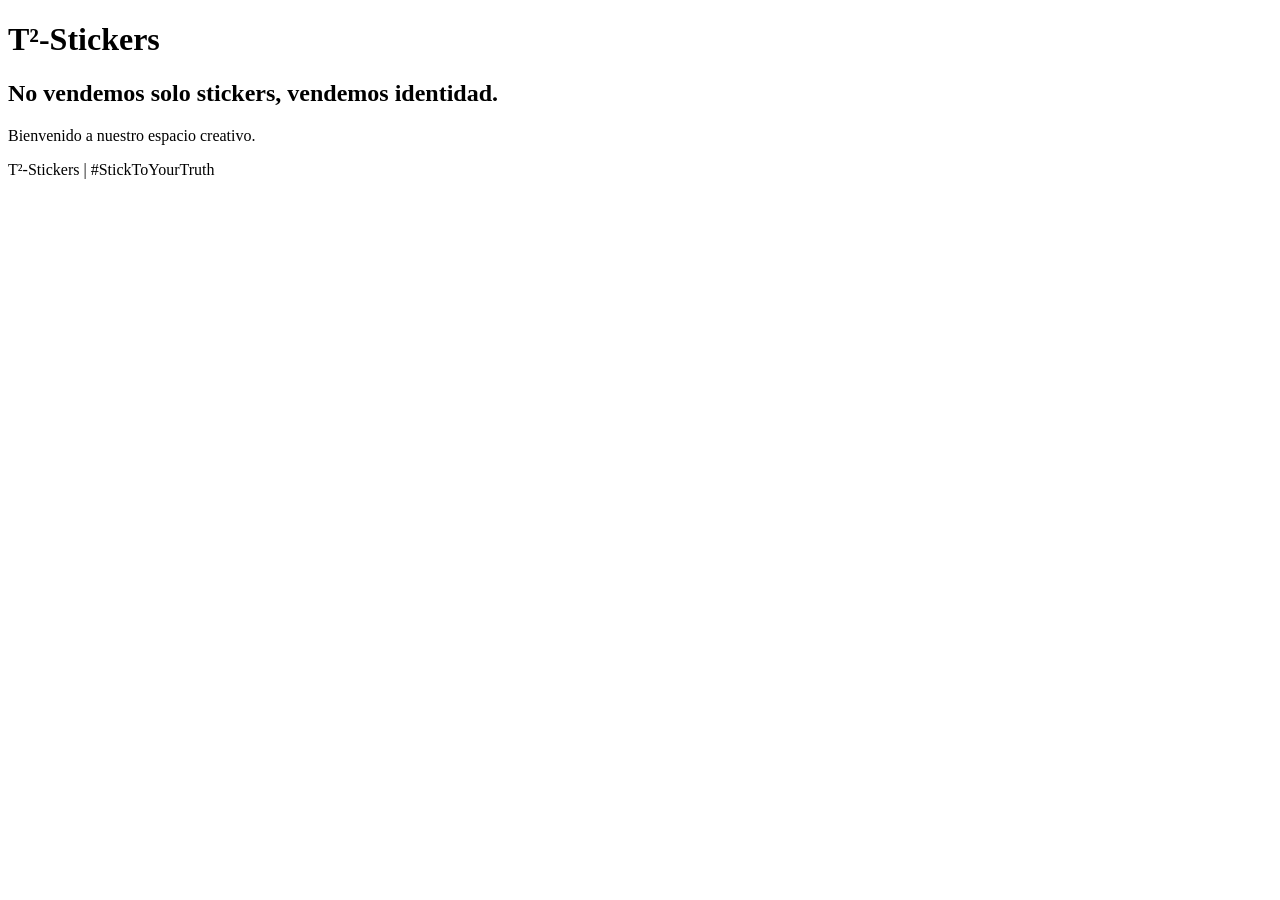
==== index.html @ 00a52e22 "Crear estructura inicial de T²-Stickers" ====
<!DOCTYPE html>
<html lang="es">
<head>
  <meta charset="UTF-8">
  <meta name="viewport" content="width=device-width, initial-scale=1.0">
  <title>T²-Stickers | Vendemos identidad</title>
</head>
<body>

  <header>
    <h1>T²-Stickers</h1>
  </header>

  <main>
    <section>
      <h2>No vendemos solo stickers, vendemos identidad.</h2>
      <p>Bienvenido a nuestro espacio creativo.</p>
    </section>
  </main>

  <footer>
    <p>T²-Stickers | #StickToYourTruth</p>
  </footer>

</body>
</html>
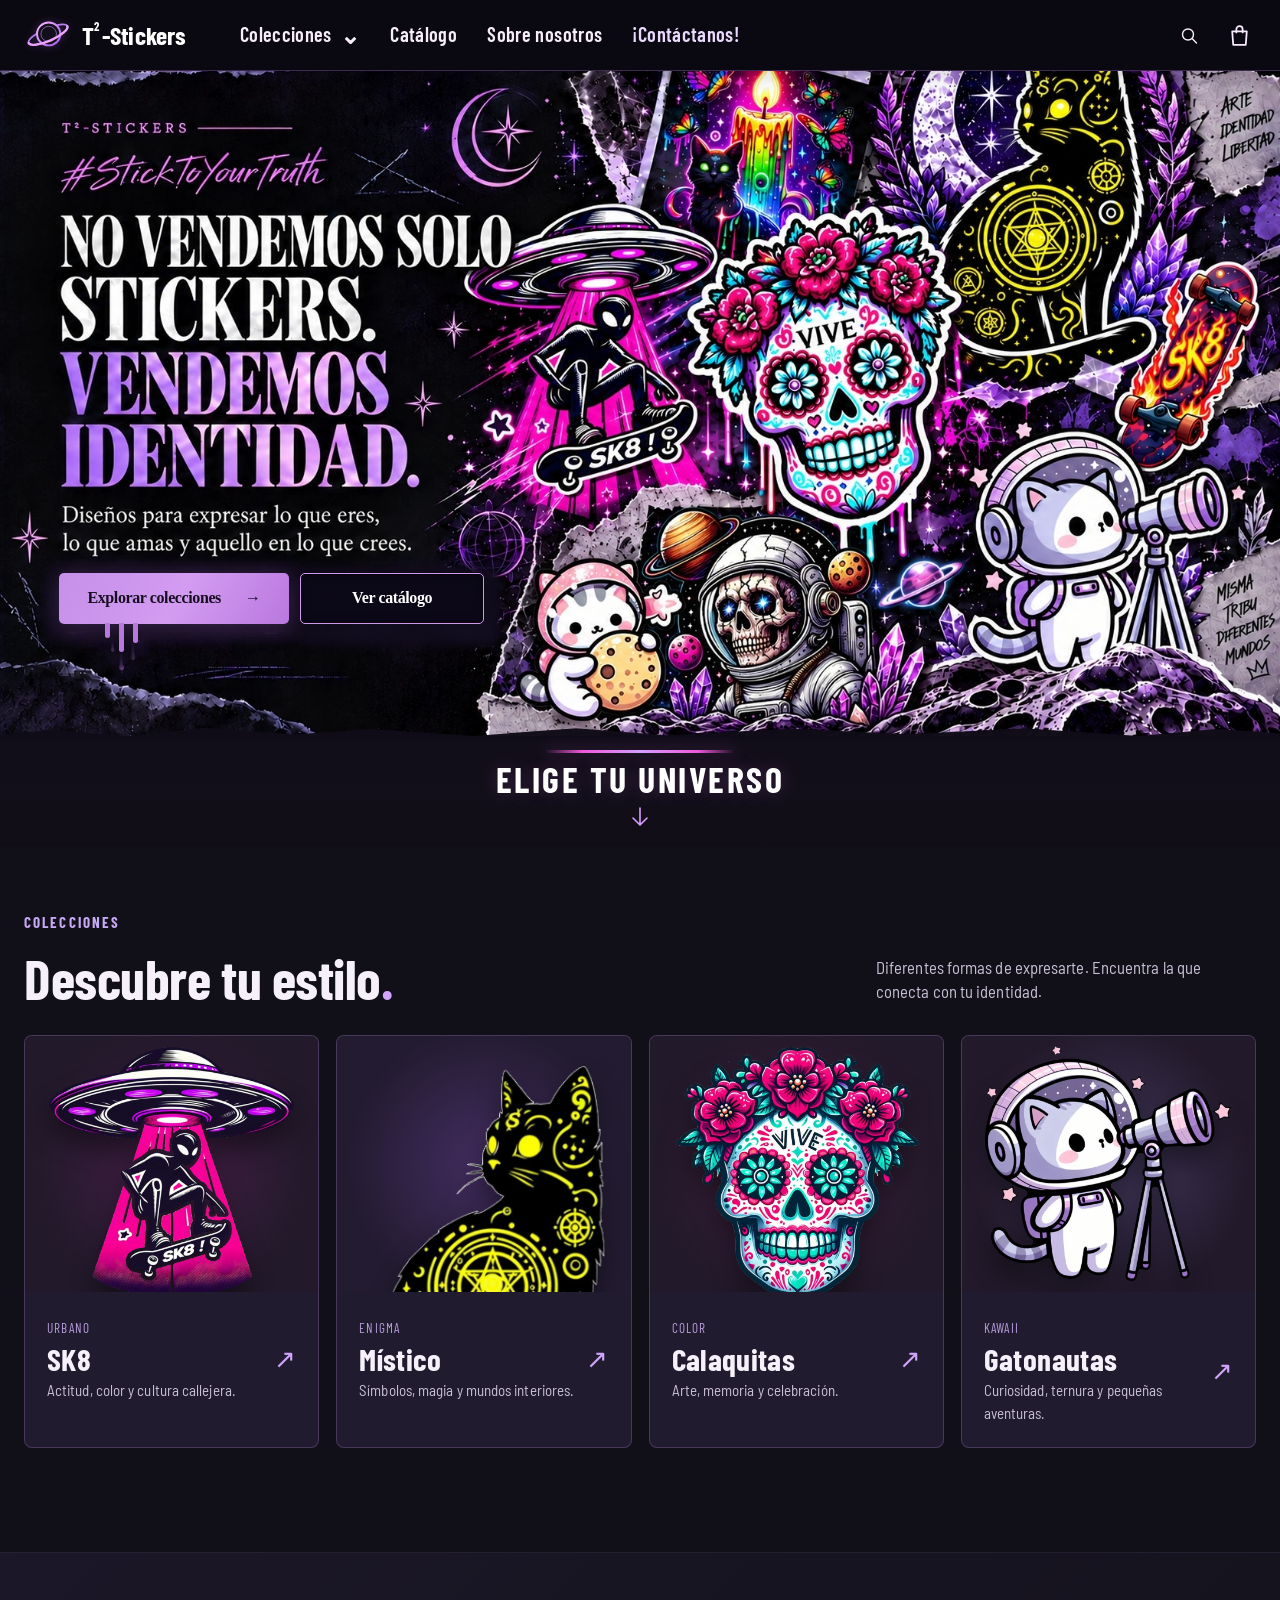
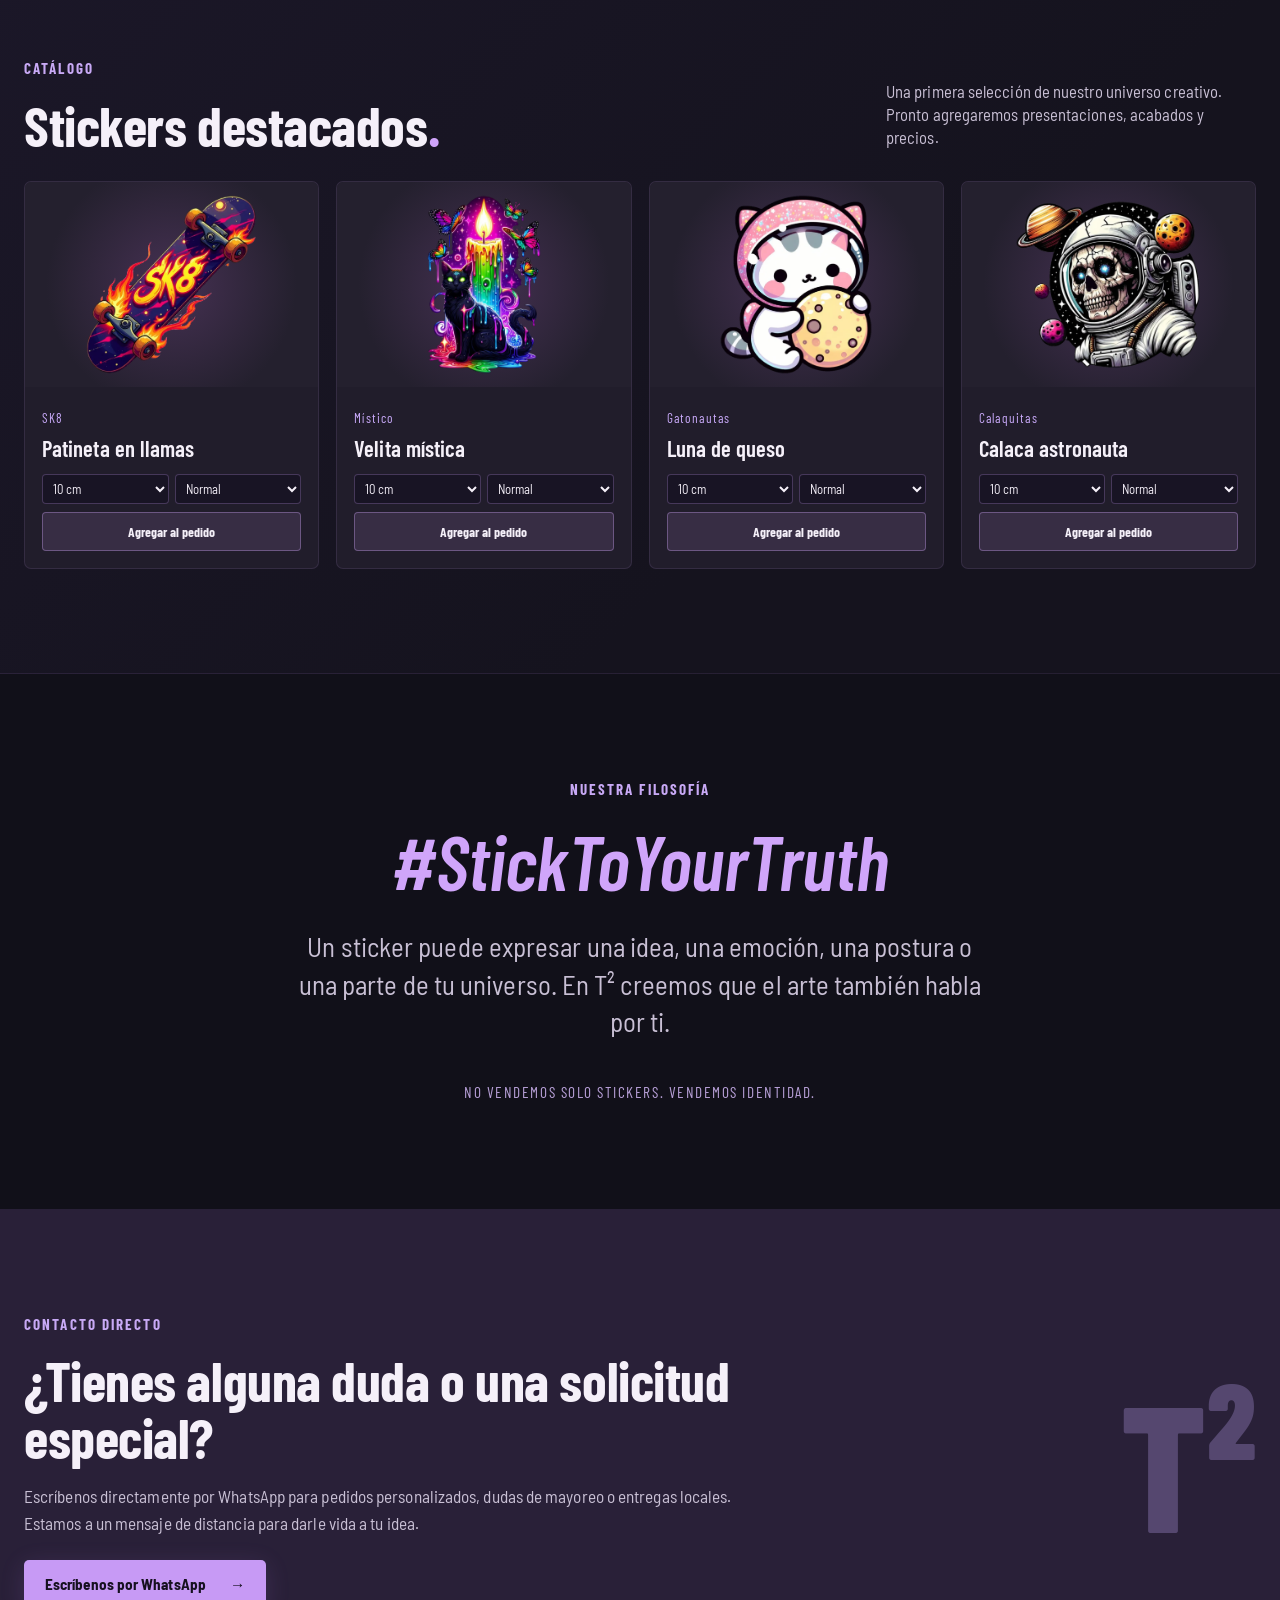
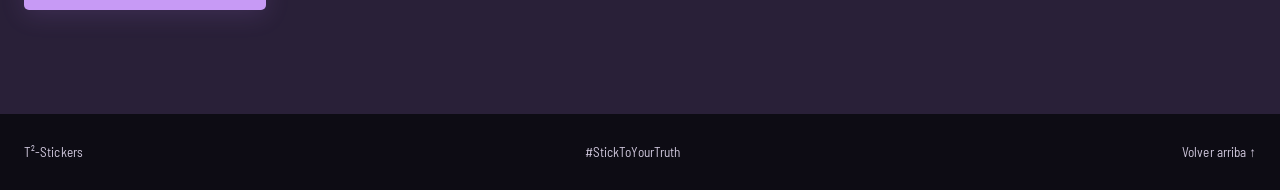
==== commit 10463cf3: "Respaldo completo T²-Stickers V16.8 Respaldo de la versión V16.8 de T²-Stickers como punto de partid" ====
--- a/index.html
+++ b/index.html
@@ -1,27 +1,251 @@
-
-<!DOCTYPE html>
+<!doctype html>
 <html lang="es">
 <head>
-  <meta charset="UTF-8">
-  <meta name="viewport" content="width=device-width, initial-scale=1.0">
+  <meta charset="utf-8">
+  <meta name="viewport" content="width=device-width, initial-scale=1">
+  <meta name="description" content="T²-Stickers: no vendemos solo stickers, vendemos identidad. Explora colecciones de arte original, desde SK8 y Místico hasta Gatonautas y Calaquitas.">
+  <meta name="theme-color" content="#121019">
+  <link rel="preconnect" href="https://fonts.googleapis.com">
+  <link rel="preconnect" href="https://fonts.gstatic.com" crossorigin>
+  <link href="https://fonts.googleapis.com/css2?family=Amatic+SC:wght@400;700&family=Caveat:wght@600;700&family=Permanent+Marker&display=swap" rel="stylesheet">
   <title>T²-Stickers | Vendemos identidad</title>
+  <link rel="stylesheet" href="style.css">
+  <link rel="stylesheet" href="v4.css">
+  <link rel="stylesheet" href="v6.css">
+  <link rel="stylesheet" href="v7.css">
+  <link rel="stylesheet" href="v8.css">
+  <link rel="stylesheet" href="v9.css">
+  <link rel="stylesheet" href="v10.css">
+  <link rel="stylesheet" href="v11.css">
+  <link rel="stylesheet" href="v12.css">
+  <link rel="stylesheet" href="v13.css">
+  <link rel="stylesheet" href="v14.css">
+  <link rel="stylesheet" href="v15.css">
+  <link rel="stylesheet" href="v16.css">
 </head>
-<body>
-
-  <header>
-    <h1>T²-Stickers</h1>
+<body data-page="home">
+  <a class="skip-link" href="#contenido">Saltar al contenido</a>
+  <header class="site-header" id="site-header">
+    <div class="header-inner shell">
+      <a class="brand" href="#inicio" aria-label="T²-Stickers, inicio">
+        <img src="assets/t2-planet.svg" alt="" class="brand-planet" width="58" height="48">
+        <span class="brand-name"><span class="t2-mark">T<sup class="brand-exponent">2</sup></span>-Stickers</span>
+      </a>
+      <nav id="main-nav" class="site-nav" aria-label="Navegación principal">
+        <div class="nav-dropdown" id="collections-dropdown">
+          <a href="#colecciones" class="nav-dropdown-trigger" aria-expanded="false" aria-haspopup="true">Colecciones <span class="nav-chevron" aria-hidden="true">⌄</span></a>
+          <div class="mega-menu" role="menu" aria-label="Submenú de colecciones">
+            <div class="mega-menu-header">Explora nuestros universos</div>
+            <div class="mega-grid">
+              <a href="colecciones/sk8.html" class="mega-item" role="menuitem">
+                <span class="mega-icon-wrap"><svg class="col-icon" viewBox="0 0 24 24" aria-hidden="true"><path d="M3 11c2 1.5 16 1.5 18 0"/><circle cx="7.5" cy="14.5" r="1.8"/><circle cx="16.5" cy="14.5" r="1.8"/></svg></span>
+                <span class="mega-item-text"><strong>SK8</strong><small>Urbano · Skate</small></span>
+              </a>
+              <a href="colecciones/mistico.html" class="mega-item" role="menuitem">
+                <span class="mega-icon-wrap"><svg class="col-icon" viewBox="0 0 24 24" aria-hidden="true"><path d="M14.5 4a7.5 7.5 0 1 0 5.5 12.5A6.5 6.5 0 0 1 14.5 4Z"/><path d="M18 5v3m-1.5-1.5h3"/></svg></span>
+                <span class="mega-item-text"><strong>Místico</strong><small>Enigma · Magia</small></span>
+              </a>
+              <a href="colecciones/calaquitas.html" class="mega-item" role="menuitem">
+                <span class="mega-icon-wrap"><svg class="col-icon" viewBox="0 0 24 24" aria-hidden="true"><path d="M12 4a7 7 0 0 0-7 7c0 2.6 1.4 4.8 3.5 6v3h7v-3c2.1-1.2 3.5-3.4 3.5-6a7 7 0 0 0-7-7Z"/><circle cx="9.5" cy="11" r="1.4"/><circle cx="14.5" cy="11" r="1.4"/><path d="M10.5 17v3m3-3v3"/></svg></span>
+                <span class="mega-item-text"><strong>Calaquitas</strong><small>Color · Memoria</small></span>
+              </a>
+              <a href="colecciones/gatonautas.html" class="mega-item" role="menuitem">
+                <span class="mega-icon-wrap"><svg class="col-icon" viewBox="0 0 24 24" aria-hidden="true"><circle cx="12" cy="12" r="8.5"/><path d="M7.5 10.5V7l3 2h3l3-2v3.5a4.5 4.5 0 0 1-9 0Z"/><circle cx="10.2" cy="11.5" r="0.8" fill="currentColor"/><circle cx="13.8" cy="11.5" r="0.8" fill="currentColor"/></svg></span>
+                <span class="mega-item-text"><strong>Gatonautas</strong><small>Kawaii · Cosmos</small></span>
+              </a>
+            </div>
+            <div class="mega-menu-footer">
+              <a href="#colecciones" class="mega-view-all">Ver todas las colecciones <span aria-hidden="true">↓</span></a>
+            </div>
+          </div>
+        </div>
+        <a href="#catalogo">Catálogo</a>
+        <a href="#nosotros">Sobre nosotros</a>
+        <a href="#contacto" class="nav-orders">¡Contáctanos!</a>
+      </nav>
+      <div class="header-tools">
+        <button class="tool-button search-toggle" type="button" aria-label="Buscar en el catálogo" title="Buscar stickers">
+          <svg viewBox="0 0 24 24" aria-hidden="true"><circle cx="10.8" cy="10.8" r="6.6"/><path d="m16 16 5 5"/></svg>
+        </button>
+        <button class="tool-button cart-toggle" id="cart-toggle-btn" type="button" aria-label="Abrir mi pedido" title="Mi pedido">
+          <svg viewBox="0 0 24 24" aria-hidden="true"><path d="M5 8h14l-1 13H6L5 8Z"/><path d="M9 9V6a3 3 0 0 1 6 0v3"/></svg>
+          <span class="cart-badge" id="cart-badge" hidden>0</span>
+        </button>
+        <button class="menu-toggle" type="button" aria-label="Abrir menú de navegación" aria-expanded="false" aria-controls="main-nav"><span></span><span></span><span></span></button>
+      </div>
+    </div>
+    <nav class="quick-menu" id="quick-menu" aria-label="Accesos rápidos" hidden>
+      <a href="#inicio">Inicio</a>
+      <a href="#colecciones">Colecciones</a>
+      <a href="#catalogo">Catálogo</a>
+      <a href="#nosotros">Sobre nosotros</a>
+      <a href="#contacto">¡Contáctanos!</a>
+    </nav>
   </header>
-
-  <main>
-    <section>
-      <h2>No vendemos solo stickers, vendemos identidad.</h2>
-      <p>Bienvenido a nuestro espacio creativo.</p>
+  <div class="search-panel" id="search-panel" aria-hidden="true">
+    <form class="search-form" role="search">
+      <div class="search-header-row"><label for="site-search">¿QUÉ TE MUEVE? CUÉNTANOS TUS GUSTOS</label><span class="search-freestyle-tag">#StickToYourTruth</span></div>
+      <div class="search-line"><input id="site-search" type="search" placeholder="Prueba con: perros, gatos, espacio, dinosaurios, plantas, música, magia..." autocomplete="off"><button type="submit">Buscar</button><button type="button" class="search-close" aria-label="Cerrar búsqueda">×</button></div>
+      <p id="search-status" role="status" aria-live="polite"></p>
+    </form>
+  </div>
+
+  <main id="contenido">
+    <section id="inicio" class="hero hero-v4 hero-v6 hero-v7 hero-v11 hero-v12 hero-v13" aria-labelledby="hero-title">
+      <!-- Ilustración aprobada, con únicamente los botones impresos eliminados para usar controles reales. -->
+      <div class="hero-v13-desk">
+        <div class="hero-v11-desktop-art" aria-hidden="true"></div>
+        <!-- Una pieza original completa, como capa real y sin modificar el collage aprobado. -->
+        <!-- Texto accesible; los enlaces del HERO son HTML reales en escritorio y móvil. -->
+        <div class="hero-content shell">
+        <div class="hero-copy">
+          <p class="hero-eyebrow">T²-STICKERS <span></span></p>
+          <p class="hashtag">#StickToYourTruth</p>
+          <h1 id="hero-title"><span>NO VENDEMOS SOLO</span><span>STICKERS.</span><strong>VENDEMOS</strong><strong>IDENTIDAD.</strong></h1>
+          <p class="hero-subtitle">Diseños para expresar lo que eres,<br class="desktop-only"> lo que amas y aquello en lo que crees.</p>
+          <div class="hero-actions">
+            <a class="button button-primary" href="#colecciones">Explorar colecciones <span aria-hidden="true">→</span><span class="hero-primary-drips" aria-hidden="true"></span></a>
+            <a class="button button-outline" href="#catalogo">Ver catálogo</a>
+          </div>
+        </div>
+        </div>
+      </div>
+      <div class="hero-v11-mobile-art" aria-hidden="true"></div>
+    </section>
+
+    <div class="universe-bridge" aria-label="Descubre las colecciones">
+      <!-- Originales completos: no se agregan parches ni personajes duplicados sobre el collage. -->
+      <a class="universe-bridge-link" href="#colecciones" aria-label="Elige tu universo, ir a las colecciones">
+        <strong>ELIGE TU UNIVERSO</strong>
+        <svg viewBox="0 0 24 24" fill="none" stroke="currentColor" stroke-width="1.6" stroke-linecap="round" stroke-linejoin="round" aria-hidden="true"><path d="M12 3v17m-7-7 7 7 7-7"/></svg>
+      </a>
+    </div>
+
+    <section id="colecciones" class="section shell" aria-labelledby="colecciones-title">
+      <div class="section-heading"><div><p class="eyebrow">COLECCIONES</p><h2 id="colecciones-title">Descubre tu estilo<span class="dot">.</span></h2></div><p>Diferentes formas de expresarte. Encuentra la que conecta con tu identidad.</p></div>
+      <div class="collection-grid">
+        <a class="collection-card collection-sk8" href="colecciones/sk8.html"><div class="collection-art"><img src="assets/alien-sk8.webp" alt="Alien en patineta bajo un ovni" loading="lazy" width="1200" height="1200"></div><div class="collection-details"><div><span class="collection-num">URBANO</span><h3>SK8</h3><p>Actitud, color y cultura callejera.</p></div><span class="card-arrow" aria-hidden="true">↗</span></div></a>
+        <a class="collection-card collection-mistico" href="colecciones/mistico.html"><div class="collection-art"><img src="assets/gato-mistico.webp" alt="Gato negro con símbolos místicos amarillos" loading="lazy" width="1200" height="1200"></div><div class="collection-details"><div><span class="collection-num">ENIGMA</span><h3>Místico</h3><p>Símbolos, magia y mundos interiores.</p></div><span class="card-arrow" aria-hidden="true">↗</span></div></a>
+        <a class="collection-card collection-calaquitas" href="colecciones/calaquitas.html"><div class="collection-art"><img src="assets/calavera-vive.webp" alt="Calavera floral de colores con la palabra VIVE" loading="lazy" width="1200" height="1200"></div><div class="collection-details"><div><span class="collection-num">COLOR</span><h3>Calaquitas</h3><p>Arte, memoria y celebración.</p></div><span class="card-arrow" aria-hidden="true">↗</span></div></a>
+        <a class="collection-card collection-kawaii" href="colecciones/gatonautas.html"><div class="collection-art"><img src="assets/gatonauta-telescopio.webp" alt="Gatito astronauta con telescopio" loading="lazy" width="1200" height="1200"></div><div class="collection-details"><div><span class="collection-num">KAWAII</span><h3>Gatonautas</h3><p>Curiosidad, ternura y pequeñas aventuras.</p></div><span class="card-arrow" aria-hidden="true">↗</span></div></a>
+      </div>
+    </section>
+
+    <section id="catalogo" class="section catalog-section" aria-labelledby="catalogo-title"><div class="shell"><div class="section-heading"><div><p class="eyebrow">CATÁLOGO</p><h2 id="catalogo-title">Stickers destacados<span class="dot">.</span></h2></div><p>Una primera selección de nuestro universo creativo. Pronto agregaremos presentaciones, acabados y precios.</p></div><div class="product-grid">
+      <article class="product-card"><a class="featured-image-link" href="colecciones/sk8.html" aria-label="Ver colección Sk8"><img src="assets/patineta-sk8.webp" alt="Patineta SK8 envuelta en llamas" loading="lazy" width="1200" height="1200"></a><div><span>SK8</span><h3>Patineta en llamas</h3><div class="product-card-actions">
+          <div class="product-variants">
+            <select class="select-size" aria-label="Tamaño">
+              <option value="10 cm">10 cm</option>
+              <option value="6-7 cm">6-7 cm</option>
+            </select>
+            <select class="select-finish" aria-label="Acabado">
+              <option value="Normal">Normal</option>
+              <option value="Holográfico">Holográfico</option>
+            </select>
+          </div>
+          <button type="button" class="btn-add-cart">Agregar al pedido</button>
+        </div></div></article>
+      <article class="product-card"><a class="featured-image-link" href="colecciones/mistico.html" aria-label="Ver colección Mistico"><img src="assets/gato-vela.webp" alt="Gato místico junto a una vela multicolor" loading="lazy" width="1200" height="1200"></a><div><span>Místico</span><h3>Velita mística</h3><div class="product-card-actions">
+          <div class="product-variants">
+            <select class="select-size" aria-label="Tamaño">
+              <option value="10 cm">10 cm</option>
+              <option value="6-7 cm">6-7 cm</option>
+            </select>
+            <select class="select-finish" aria-label="Acabado">
+              <option value="Normal">Normal</option>
+              <option value="Holográfico">Holográfico</option>
+            </select>
+          </div>
+          <button type="button" class="btn-add-cart">Agregar al pedido</button>
+        </div></div></article>
+      <article class="product-card"><a class="featured-image-link" href="colecciones/gatonautas.html" aria-label="Ver colección Gatonautas"><img src="assets/gatonauta-luna.webp" alt="Gatito astronauta abrazando una luna de queso" loading="lazy" width="1200" height="1200"></a><div><span>Gatonautas</span><h3>Luna de queso</h3><div class="product-card-actions">
+          <div class="product-variants">
+            <select class="select-size" aria-label="Tamaño">
+              <option value="10 cm">10 cm</option>
+              <option value="6-7 cm">6-7 cm</option>
+            </select>
+            <select class="select-finish" aria-label="Acabado">
+              <option value="Normal">Normal</option>
+              <option value="Holográfico">Holográfico</option>
+            </select>
+          </div>
+          <button type="button" class="btn-add-cart">Agregar al pedido</button>
+        </div></div></article>
+      <article class="product-card"><a class="featured-image-link" href="colecciones/calaquitas.html" aria-label="Ver colección Calaquitas"><img src="assets/calaca-astronauta.webp" alt="Calaca astronauta con planetas y estrellas" loading="lazy" width="1200" height="1200"></a><div><span>Calaquitas</span><h3>Calaca astronauta</h3><div class="product-card-actions">
+          <div class="product-variants">
+            <select class="select-size" aria-label="Tamaño">
+              <option value="10 cm">10 cm</option>
+              <option value="6-7 cm">6-7 cm</option>
+            </select>
+            <select class="select-finish" aria-label="Acabado">
+              <option value="Normal">Normal</option>
+              <option value="Holográfico">Holográfico</option>
+            </select>
+          </div>
+          <button type="button" class="btn-add-cart">Agregar al pedido</button>
+        </div></div></article>
+    </div></div></section>
+
+    <section id="nosotros" class="section manifesto-section shell" aria-labelledby="nosotros-title"><p class="eyebrow">NUESTRA FILOSOFÍA</p><h2 id="nosotros-title">#StickToYourTruth</h2><p>Un sticker puede expresar una idea, una emoción, una postura o una parte de tu universo. En T² creemos que el arte también habla por ti.</p><span class="manifesto-end">NO VENDEMOS SOLO STICKERS. VENDEMOS IDENTIDAD.</span></section>
+    <section id="contacto" class="section contact-section" aria-labelledby="contacto-title">
+      <div class="shell contact-inner">
+        <div>
+          <p class="eyebrow">CONTACTO DIRECTO</p>
+          <h2 id="contacto-title">¿Tienes alguna duda o una solicitud especial?</h2>
+          <p>Escríbenos directamente por WhatsApp para pedidos personalizados, dudas de mayoreo o entregas locales. Estamos a un mensaje de distancia para darle vida a tu idea.</p>
+          <div style="margin-top: 24px;">
+            <a class="button button-primary" href="https://wa.me/5216860000000?text=%C2%A1Hola%20T%C2%B2-Stickers!%20%F0%9F%AA%90%20Tengo%20una%20duda%20%2F%20solicitud%20especial%3A" target="_blank" rel="noopener">Escríbenos por WhatsApp <span aria-hidden="true">→</span></a>
+          </div>
+        </div>
+        <span class="contact-decoration" aria-hidden="true">T²</span>
+      </div>
     </section>
   </main>
-
-  <footer>
-    <p>T²-Stickers | #StickToYourTruth</p>
-  </footer>
+  <footer class="site-footer"><div class="shell footer-inner"><span>T²-Stickers</span><span>#StickToYourTruth</span><a href="#inicio">Volver arriba ↑</a></div></footer>
+  <script src="catalogo-data.js" defer></script>
+  <script src="script.js" defer></script>
+
+  <!-- Panel Lateral: Mi Pedido -->
+  <div class="cart-backdrop" id="cart-backdrop">
+    <aside class="cart-drawer" aria-label="Resumen de pedido">
+      <div class="cart-header">
+        <h2>Mi Pedido</h2>
+        <button class="cart-close" id="cart-close-btn" type="button" aria-label="Cerrar pedido">×</button>
+      </div>
+      <div class="cart-body" id="cart-items-container"></div>
+      <div class="cart-footer">
+        <div class="cart-subtotal-row">
+          <span class="cart-subtotal-label">Subtotal estimado</span>
+          <span class="cart-subtotal-amount" id="cart-subtotal-val">$0 MXN</span>
+        </div>
+        <p class="cart-disclaimer">Pago contra entrega. Disponibilidad y entrega sujetas a confirmación.</p>
+        <button class="button button-primary" id="cart-checkout-btn" type="button" style="width: 100%;">Generar ticket de pedido →</button>
+        <button class="cart-keep-exploring" id="cart-keep-exploring-btn" type="button">+ Agregar más stickers a mi universo <span>(ESC para volver)</span></button>
+      </div>
+    </aside>
+  </div>
+
+  <!-- Modal del Ticket Digital -->
+  <div class="ticket-modal" id="ticket-modal" hidden>
+    <div class="ticket-paper">
+      <div class="ticket-header">
+        <div class="ticket-brand">T²-STICKERS</div>
+        <div class="ticket-folio">FOLIO: <span id="ticket-folio-val">T2-0000</span></div>
+      </div>
+      <div class="ticket-items" id="ticket-items-list"></div>
+      <div class="ticket-total-row">
+        <span>Total estimado:</span>
+        <span id="ticket-total-val">$0 MXN</span>
+      </div>
+      <p class="ticket-notice">Al enviar el ticket por WhatsApp coordinaremos la entrega y el pago contra entrega.</p>
+      <div style="display: flex; gap: 10px;">
+        <a class="button button-primary" id="ticket-send-wa" href="#" target="_blank" style="flex: 1; text-align: center;">Enviar a WhatsApp →</a>
+        <button class="button button-outline" id="ticket-close-btn" type="button">Volver</button>
+      </div>
+    </div>
+  </div>
+
+  <script src="cart.js" defer></script>
 
 </body>
 </html>
--- a/style.css
+++ b/style.css
@@ -0,0 +1,177 @@
+:root{color-scheme:dark;--bg:#111019;--surface:#1c1928;--surface2:#282239;--text:#f5f0f9;--muted:#c9c0d5;--indigo:#6c53c4;--lavender:#d0a5fa;--line:rgba(208,165,250,.22)}
+*{box-sizing:border-box}html{scroll-behavior:smooth}body{margin:0;background:var(--bg);color:var(--text);font-family:Inter,Segoe UI,Arial,sans-serif;line-height:1.55}a{color:inherit;text-decoration:none}img{max-width:100%;display:block}.shell{width:min(100% - 48px,1260px);margin-inline:auto}button{font:inherit}.skip-link{position:absolute;left:-9999px;top:12px;z-index:1000;background:#fff;color:#111;padding:10px}.skip-link:focus{left:12px}a:focus-visible,button:focus-visible{outline:3px solid #efceff;outline-offset:4px}
+.site-header{position:absolute;z-index:15;width:100%;border-bottom:1px solid rgba(207,189,241,.18);background:linear-gradient(180deg,rgba(13,11,20,.9),rgba(13,11,20,.62))}.header-inner{height:86px;display:flex;align-items:center;justify-content:space-between;gap:28px}.brand{display:inline-flex;align-items:baseline;gap:9px;font-family:Georgia,Times New Roman,serif;font-size:clamp(1.45rem,2.5vw,2rem);font-weight:700;letter-spacing:-.04em;white-space:nowrap}.brand-mark{color:var(--lavender);font-size:1.3em}.brand-mark sup{font-size:.45em;top:-.6em;position:relative}.site-nav{display:flex;align-items:center;gap:clamp(18px,3vw,38px);font-size:.94rem}.site-nav a{transition:color .18s}.site-nav a:hover{color:var(--lavender)}.nav-contact{border:1px solid var(--line);padding:9px 16px;border-radius:4px}.menu-toggle{display:none;background:none;border:0;width:42px;height:42px;padding:10px;cursor:pointer}.menu-toggle span{display:block;background:#fff;height:2px;margin-block:5px}
+.hero{min-height:770px;position:relative;isolation:isolate;overflow:hidden;background:radial-gradient(ellipse at 80% 42%,rgba(105,42,171,.34),transparent 48%),radial-gradient(ellipse at 40% 98%,rgba(76,54,150,.22),transparent 43%),#111019}.hero::before{content:"";position:absolute;inset:0;pointer-events:none;opacity:.38;background-image:radial-gradient(#d8b3fb 0.8px,transparent 1px),radial-gradient(#ecb4ff .7px,transparent 1px);background-size:98px 94px,147px 131px;background-position:12px 20px,52px 70px;mask-image:linear-gradient(90deg,transparent 8%,black 62%)}.hero-atmosphere{position:absolute;inset:0;z-index:-1;background:linear-gradient(100deg,#101018 0%,rgba(16,14,24,.95) 32%,rgba(16,14,24,.43) 58%,rgba(28,14,47,.12) 100%)}.hero-orbit{position:absolute;border:1px solid rgba(184,127,249,.16);border-radius:50%;width:400px;aspect-ratio:1;transform:rotate(-25deg);z-index:-1}.orbit-one{left:36%;top:21%}.orbit-two{right:-170px;bottom:-210px;width:600px}.hero-inner{position:relative;display:grid;grid-template-columns:45% 55%;align-items:center;min-height:770px;padding-top:106px;padding-bottom:86px}.hero-copy{z-index:5;position:relative;padding:30px 0 26px}.eyebrow{color:#c8a9f5;font-size:.73rem;font-weight:800;letter-spacing:.2em;text-transform:uppercase;margin:0 0 16px}.hero-copy .eyebrow span{display:inline-block;width:40px;border-top:1px solid #ad91db;vertical-align:middle;margin:0 10px}.hashtag{font-family:Georgia,Times New Roman,serif;font-style:italic;font-size:clamp(1.25rem,2.5vw,2.2rem);color:var(--lavender);margin:0 0 20px}.hero h1{font-family:Georgia,Times New Roman,serif;font-weight:900;letter-spacing:-.042em;line-height:.99;font-size:clamp(2.55rem,4.2vw,5rem);margin:0 0 24px;text-transform:uppercase;max-width:680px;text-shadow:0 3px 18px #110b1b}.hero h1 span{display:block}.hero h1 strong{display:block;font-weight:900;color:var(--lavender)}.hero-subtitle{font-family:Georgia,Times New Roman,serif;font-size:clamp(1.03rem,1.45vw,1.32rem);max-width:490px;line-height:1.48;margin:0 0 30px;color:#ece8f1}.hero-actions{display:flex;gap:13px;flex-wrap:wrap}.button{display:inline-flex;align-items:center;justify-content:center;gap:24px;padding:13px 21px;border-radius:5px;font-size:.95rem;font-weight:700;min-height:48px;transition:transform .18s,background .18s}.button:hover{transform:translateY(-3px)}.button-primary{background:var(--lavender);color:#16101f;box-shadow:0 5px 25px rgba(177,120,230,.16)}.button-primary:hover{background:#dfc0fb}.button-outline{border:1px solid #b18ddf;background:rgba(10,7,18,.7)}.button-outline:hover{background:#302343}
+.hero-art{position:absolute;right:-3.8%;top:84px;bottom:0;width:65%;pointer-events:none}.hero-art::before{content:"";position:absolute;inset:6% 0 6% 4%;background:radial-gradient(ellipse at 57% 46%,rgba(217,60,178,.18),transparent 50%),radial-gradient(ellipse at 70% 32%,rgba(139,77,255,.32),transparent 56%);filter:blur(8px)}.art-splash{position:absolute;border:2px dashed rgba(201,150,255,.22);border-radius:50%;filter:drop-shadow(0 0 15px rgba(149,76,230,.3))}.splash-one{width:49%;aspect-ratio:1;top:3%;right:5%;transform:rotate(-16deg)}.splash-two{width:42%;aspect-ratio:1;bottom:3%;left:18%;transform:rotate(18deg)}.sticker{position:absolute;height:auto;object-fit:contain;filter:drop-shadow(0 18px 9px rgba(0,0,0,.58)) drop-shadow(0 0 13px rgba(148,61,213,.26));transition:transform .3s}.sticker-mistico{width:40%;top:-2%;right:0%;transform:rotate(7deg);z-index:2}.sticker-vive{width:46%;top:24%;left:31%;transform:rotate(-7deg);z-index:4}.sticker-sk8{width:47%;top:20%;left:0%;transform:rotate(-10deg);z-index:3}.sticker-kawaii{width:39%;bottom:4%;right:2%;transform:rotate(5deg);z-index:5}.art-note{position:absolute;color:#c5a5ee;font-size:.66rem;letter-spacing:.15em;font-weight:700;z-index:6}.note-top{top:4%;left:25%;transform:rotate(-8deg)}.note-bottom{bottom:12%;left:15%;transform:rotate(7deg)}.art-scribble{position:absolute;top:13%;left:12%;font-size:5rem;color:#a67be7;font-weight:300;opacity:.8;z-index:1}.hero-tear{position:absolute;bottom:-1px;left:0;right:0;height:27px;background:#111019;clip-path:polygon(0 46%,7% 64%,12% 40%,18% 73%,23% 36%,29% 56%,38% 25%,43% 65%,50% 43%,56% 73%,63% 45%,69% 66%,76% 40%,85% 60%,91% 38%,100% 61%,100% 100%,0 100%)}
+.section{padding-top:104px;padding-bottom:104px;scroll-margin-top:85px}.section-heading{display:flex;align-items:end;justify-content:space-between;gap:50px;margin-bottom:28px}.section-heading h2,.manifesto-section h2,.contact-inner h2{font-family:Georgia,Times New Roman,serif;font-size:clamp(2rem,3.9vw,3.75rem);line-height:1.12;letter-spacing:-.03em;margin:0}.dot{color:var(--lavender)}.section-heading>p{max-width:370px;color:var(--muted);margin:0 0 4px}.collection-grid{display:grid;grid-template-columns:repeat(4,minmax(0,1fr));gap:17px}.collection-card{background:#211b2f;border:1px solid var(--line);border-radius:8px;overflow:hidden;transition:transform .2s,border-color .2s}.collection-card:hover{transform:translateY(-5px);border-color:#a288d3}.collection-art{height:256px;display:grid;place-items:center;overflow:hidden;background:radial-gradient(circle at center,rgba(165,96,240,.23),rgba(22,18,29,.15) 70%),#251d34}.collection-sk8 .collection-art{background:radial-gradient(circle,#a4288544,#22192a 72%)}.collection-calaquitas .collection-art{background:radial-gradient(circle,#c33a8444,#22192a 72%)}.collection-kawaii .collection-art{background:radial-gradient(circle,#ad94ee44,#22192a 72%)}.collection-art img{width:91%;height:94%;object-fit:contain;filter:drop-shadow(0 14px 12px #0006);transition:transform .25s}.collection-card:hover .collection-art img{transform:scale(1.05)}.collection-details{padding:22px;display:flex;align-items:center;justify-content:space-between;gap:10px}.collection-num{font-size:.68rem;letter-spacing:.13em;color:#b89ddb}.collection-details h3{font-size:1.55rem;margin:3px 0 4px;font-family:Georgia,Times New Roman,serif}.collection-details p{margin:0;color:var(--muted);font-size:.84rem}.card-arrow{font-size:1.6rem;color:var(--lavender)}.catalog-section{background:linear-gradient(135deg,#1b1728,#15131e 65%);border-block:1px solid rgba(211,163,255,.08)}.product-grid{display:grid;grid-template-columns:repeat(4,minmax(0,1fr));gap:17px}.product-card{background:#211d2b;border:1px solid rgba(208,165,250,.11);border-radius:7px;overflow:hidden}.product-card img{width:100%;height:205px;object-fit:contain;background:radial-gradient(circle,#463153,#24202e 70%);padding:12px}.product-card>div{padding:17px}.product-card span{font-size:.75rem;color:#c9aafa}.product-card h3{margin:5px 0;font-size:1.04rem}.product-card p{font-size:.78rem;color:var(--muted);margin:0}.manifesto-section{text-align:center;max-width:900px}.manifesto-section h2{color:var(--lavender);font-style:italic;font-size:clamp(2.6rem,6vw,5.7rem)}.manifesto-section>p:not(.eyebrow){font-family:Georgia,Times New Roman,serif;font-size:clamp(1.15rem,2vw,1.55rem);color:var(--muted);max-width:690px;margin:25px auto 38px}.manifesto-end{font-size:.75rem;letter-spacing:.18em;color:#b8a0d8}.contact-section{background:#292038;position:relative;overflow:hidden}.contact-inner{display:flex;justify-content:space-between;align-items:center;gap:30px}.contact-inner>div{max-width:720px}.contact-inner h2{font-size:clamp(2rem,4vw,3.5rem)}.contact-inner p:not(.eyebrow){color:var(--muted)}.contact-decoration{font-family:Georgia,serif;color:#b29be4;opacity:.32;font-size:clamp(6rem,14vw,14rem);font-weight:900;line-height:1}.site-footer{padding:28px 0;background:#0d0c14}.footer-inner{display:flex;justify-content:space-between;gap:15px;align-items:center;color:#cfc7dc;font-size:.83rem}.footer-inner a:hover{color:#fff}
+@media(max-width:1050px){.hero-inner{grid-template-columns:48% 52%}.hero-art{width:62%;right:-8%}.hero h1{font-size:clamp(2.5rem,4.5vw,4.6rem)}.collection-grid,.product-grid{grid-template-columns:repeat(2,minmax(0,1fr))}.collection-art{height:260px}}
+@media(max-width:720px){.shell{width:min(100% - 36px,550px)}.header-inner{height:70px}.site-header{background:#100e18ef}.menu-toggle{display:block}.site-nav{display:none;position:absolute;top:70px;left:0;right:0;padding:18px;background:#161321;flex-direction:column;align-items:stretch;gap:0;border-bottom:1px solid var(--line)}.site-nav.is-open{display:flex}.site-nav a{padding:13px 20px}.site-nav .nav-contact{border:0;padding:13px 20px}.hero{min-height:auto}.hero-inner{display:flex;flex-direction:column;min-height:initial;padding-top:116px;padding-bottom:42px;align-items:stretch}.hero-copy{padding:0;order:1}.hero h1{font-size:clamp(2.9rem,10.4vw,5rem);max-width:650px}.hero-subtitle{font-size:1.08rem}.hero-actions{gap:10px}.hero-art{position:relative;inset:auto;order:2;width:100%;height:390px;margin-top:35px}.sticker-mistico{width:44%;top:-4%;right:1%}.sticker-sk8{width:50%;top:4%;left:-1%}.sticker-vive{width:45%;top:25%;left:28%}.sticker-kawaii{width:45%;bottom:-1%;right:1%}.note-top{left:28%;top:0%}.note-bottom{bottom:0;left:12%}.section{padding-block:69px;scroll-margin-top:70px}.section-heading{display:block;margin-bottom:21px}.section-heading>p{margin-top:13px}.collection-grid,.product-grid{gap:12px}.collection-art{height:170px}.collection-details{padding:13px}.collection-details h3{font-size:1.19rem}.collection-details p{font-size:.76rem}.collection-num{font-size:.6rem}.card-arrow{display:none}.product-card img{height:170px}.product-card>div{padding:12px}.contact-decoration{display:none}}
+@media(max-width:420px){.hero h1{font-size:clamp(2.45rem,11.2vw,3.5rem)}.hero-actions{flex-direction:column;align-items:stretch}.button{width:100%}.hero-art{height:310px;margin-top:18px}.collection-art{height:142px}.collection-details p{display:none}.collection-details h3{font-size:1.08rem}.footer-inner{flex-wrap:wrap}}
+@media(prefers-reduced-motion:reduce){html{scroll-behavior:auto}*,*::before,*::after{transition:none!important}}
+
+/* ================================================================
+   V2 · MANIFIESTO VISUAL / NAVEGACIÓN DINÁMICA
+   Fondo, arte y textos son capas independientes de la interfaz.
+   ================================================================ */
+:root{--header-expanded:86px;--header-compact:62px;--header-current:var(--header-expanded)}
+html{scroll-padding-top:80px}
+body{overflow-x:hidden}
+/* El encabezado no desaparece al desplazar la página. Solo su fondo se
+   atenúa: enlaces y botones mantienen opacidad y contraste completos. */
+.site-header{
+  position:fixed;inset:0 0 auto;z-index:100;
+  background:rgba(13,10,21,.89);
+  border-bottom:1px solid rgba(207,176,249,.24);
+  -webkit-backdrop-filter:blur(13px);backdrop-filter:blur(13px);
+  box-shadow:0 5px 20px rgba(0,0,0,.09);
+  transition:background-color .3s ease,border-color .3s ease,box-shadow .3s ease;
+}
+.site-header .header-inner{height:var(--header-expanded);transition:height .28s ease}
+.site-header.is-scrolled{background:rgba(16,12,30,.53);border-bottom-color:rgba(203,166,255,.24);box-shadow:0 7px 22px #08060d36}
+.site-header.is-scrolled .header-inner{height:var(--header-compact)}
+.site-header.is-scrolled:hover,.site-header.is-scrolled:focus-within,.site-header.menu-is-open{
+  background:rgba(17,13,29,.95);border-bottom-color:rgba(202,173,250,.48);
+  box-shadow:0 10px 30px #05030770;
+}
+.site-header .brand,.site-header .site-nav{transition:color .25s ease}
+.site-nav a{position:relative}
+.site-nav a:not(.nav-contact)::after{content:"";height:1px;position:absolute;left:0;right:100%;bottom:-4px;background:#cba5fc;transition:right .22s ease}
+.site-nav a:not(.nav-contact):hover::after,.site-nav a:not(.nav-contact):focus-visible::after{right:0}
+
+/* Hero escénico continuo: la zona izquierda protege el manifiesto mientras
+   los recortes e ilustraciones ganan contraste hacia la derecha. */
+.hero{
+  min-height:830px;
+  background:
+    radial-gradient(ellipse at 90% 30%,rgba(97,49,162,.33),transparent 48%),
+    radial-gradient(ellipse at 76% 77%,rgba(194,55,150,.21),transparent 47%),
+    radial-gradient(ellipse at 39% 90%,rgba(82,52,140,.20),transparent 48%),
+    #100d17;
+}
+.hero-inner{min-height:830px;grid-template-columns:46% 54%;padding-top:120px;padding-bottom:90px}
+.hero-atmosphere{
+  z-index:-1;
+  background:linear-gradient(93deg,rgba(10,9,16,.98) 0%,rgba(12,10,21,.94) 31%,rgba(15,11,25,.61) 49%,rgba(15,10,26,.10) 75%,rgba(13,8,23,.14) 100%);
+}
+.hero-manifesto-texture{
+  pointer-events:none;position:absolute;inset:0;z-index:-1;opacity:.65;
+  background-image:url('assets/manifesto-texture.svg');background-size:cover;background-position:center;
+}
+.hero-copy{max-width:650px;padding:26px 0 40px}
+.hero h1{
+  font-family:Georgia,'Times New Roman',serif;
+  font-weight:900;font-size:clamp(3.25rem,4.6vw,5.55rem);
+  line-height:.99;letter-spacing:-.052em;
+  text-wrap:balance;
+  max-width:700px;
+  text-shadow:0 4px 28px #080511;
+}
+.hero h1 strong{color:#cda7fa}
+.hero-subtitle{max-width:480px;font-size:clamp(1.07rem,1.5vw,1.35rem)}
+.hero-copy .eyebrow{font-size:.72rem}
+.hashtag{font-size:clamp(1.45rem,2.6vw,2.55rem)}
+.button-primary{background:#c79af5}
+.button-outline{background:#120f1bba}
+.hero-tear{height:36px;clip-path:polygon(0 54%,5% 20%,12% 65%,19% 44%,25% 77%,32% 47%,38% 69%,45% 21%,52% 68%,59% 34%,66% 72%,73% 48%,79% 69%,87% 27%,93% 63%,100% 38%,100% 100%,0 100%)}
+
+.hero-art{
+  top:75px;bottom:10px;right:-4.8%;width:65%;
+  filter:drop-shadow(0 12px 23px rgba(5,1,13,.23));
+}
+.hero-art::before{
+  inset:1% 1% 3% 0;
+  background:radial-gradient(ellipse at 54% 47%,rgba(199,36,183,.38),transparent 48%),radial-gradient(ellipse at 72% 19%,rgba(124,75,244,.38),transparent 45%),radial-gradient(ellipse at 33% 74%,rgba(97,36,201,.26),transparent 53%);
+  filter:blur(12px)
+}
+.collage-paper{
+  position:absolute;pointer-events:none;z-index:0;box-shadow:0 14px 30px #0008;
+  background:linear-gradient(145deg,#68548170,#281e3985 45%,#d9c2ef55 100%);
+  border:2px solid #d3b7e75e;
+}
+.paper-one{
+  width:85%;height:85%;left:10%;top:4%;transform:rotate(-7deg);
+  clip-path:polygon(3% 4%,20% 0%,30% 5%,47% 1%,63% 5%,83% 0,99% 5%,96% 18%,100% 37%,96% 56%,100% 79%,96% 100%,75% 96%,61% 100%,49% 96%,29% 100%,16% 94%,2% 100%,6% 76%,0 61%,6% 41%,0 26%);
+}
+.paper-two{
+  width:75%;height:79%;right:1%;top:11%;transform:rotate(6deg);
+  background:linear-gradient(115deg,#100d1f4a,#764b9a52 45%,#171127bf);border-color:#d5b0e242;
+  clip-path:polygon(0 6%,19% 0,45% 5%,66% 0,97% 8%,100% 25%,96% 48%,100% 72%,93% 98%,67% 95%,49% 100%,21% 96%,0 99%,4% 78%,0 52%,4% 29%);
+}
+.collage-moon{
+  position:absolute;z-index:1;width:38%;aspect-ratio:1;right:0%;top:2%;border-radius:50%;
+  border:15px solid rgba(194,173,237,.81);box-shadow:0 0 35px #b07ce67d,inset 0 0 20px #e0cef557;
+  mask-image:radial-gradient(circle at 77% 47%,transparent 0 52%,black 53%);
+  transform:rotate(-12deg);opacity:.85;
+}
+.collage-glyph{position:absolute;z-index:1;color:#d0b3ff;filter:drop-shadow(0 0 9px #bb66ff);pointer-events:none}
+.glyph-one{font-size:5rem;top:11%;right:22%}.glyph-two{font-size:3.5rem;bottom:13%;left:24%;opacity:.78}
+.art-splash{border:2px dashed rgba(228,180,255,.37);filter:drop-shadow(0 0 18px #8d42eb)}
+.splash-one{right:6%;top:2%;width:50%}.splash-two{left:8%;bottom:0%;width:45%}
+.sticker{
+  filter:drop-shadow(0 0 2px rgba(247,230,255,.75)) drop-shadow(0 13px 9px #030109c7) drop-shadow(0 0 12px #842dcf88);
+}
+.sticker-mistico{z-index:4;width:37%;right:1%;top:2%;transform:rotate(5deg)}
+.sticker-vive{z-index:7;width:43%;top:27%;left:35%;transform:rotate(-5deg)}
+.sticker-sk8{z-index:5;width:43%;top:26%;left:2%;transform:rotate(-13deg)}
+.sticker-kawaii{z-index:8;width:37%;right:1%;bottom:0%;transform:rotate(5deg)}
+.sticker-patineta{z-index:3;width:19%;right:-2%;top:37%;transform:rotate(18deg)}
+.sticker-vela{z-index:2;width:23%;top:0%;left:29%;transform:rotate(-8deg)}
+.art-note{font-size:.64rem;color:#eee1ff;background:#110e1bc4;padding:4px 7px;letter-spacing:.12em}
+.note-top{left:29%;top:9%;transform:rotate(-10deg);z-index:9}
+.note-bottom{bottom:11%;left:6%;z-index:9;transform:rotate(-9deg)}
+.art-scribble{top:16%;left:4%;font-size:3.5rem}
+.section{scroll-margin-top:85px}
+
+@media(max-width:1160px){
+  .hero h1{font-size:clamp(2.95rem,5.0vw,4.6rem)}
+  .hero-inner{grid-template-columns:48% 52%}
+  .hero-art{right:-7%;width:65%}
+}
+@media(max-width:850px) and (min-width:721px){
+  .header-inner{gap:15px}.site-nav{gap:13px;font-size:.82rem}
+  .hero-inner{grid-template-columns:50% 50%}
+  .hero h1{font-size:clamp(2.6rem,4.9vw,3.8rem)}
+  .hero-art{right:-9%;width:68%}
+  .hero{min-height:720px}.hero-inner{min-height:720px}
+}
+@media(max-width:720px){
+  :root{--header-expanded:70px;--header-compact:60px}
+  html{scroll-padding-top:74px}
+  .site-header{background:rgba(16,12,26,.94)}
+  .site-header.is-scrolled{background:rgba(16,12,26,.80)}
+  .site-header.is-scrolled:hover,.site-header.is-scrolled:focus-within,.site-header.menu-is-open{background:rgba(16,12,26,.97)}
+  .site-header .header-inner{height:var(--header-expanded)}
+  .site-header.is-scrolled .header-inner{height:var(--header-compact)}
+  .site-nav{top:100%;background:rgba(18,13,30,.985);box-shadow:0 24px 30px #0008}
+  .site-nav a{font-size:1.05rem}
+  .hero{min-height:auto}
+  .hero-inner{min-height:initial;display:flex;flex-direction:column;align-items:stretch;padding-top:108px;padding-bottom:38px}
+  .hero-copy{order:1;padding:8px 0 0}
+  .hero h1{font-size:clamp(2.65rem,10.4vw,4.9rem);max-width:670px}
+  .hero-subtitle{font-size:1.08rem;max-width:540px}
+  .hero-art{order:2;position:relative;inset:auto;width:min(112%,600px);height:clamp(340px,90vw,530px);margin:28px auto 0;right:auto;top:auto;bottom:auto}
+  .sticker-mistico{top:1%;right:2%;width:38%}
+  .sticker-sk8{top:25%;left:0%;width:43%}
+  .sticker-vive{top:26%;left:32%;width:43%}
+  .sticker-kawaii{bottom:0%;right:1%;width:39%}
+  .sticker-vela{top:2%;left:30%;width:22%}
+  .sticker-patineta{top:41%;right:-2%;width:19%}
+  .note-top{top:2%;left:5%}.note-bottom{bottom:5%;left:5%}
+  .collage-moon{right:3%;top:1%}
+  .hero-manifesto-texture{background-position:70% center}
+  .section{scroll-margin-top:74px}
+}
+@media(max-width:420px){
+  .hero h1{font-size:clamp(2.42rem,10.4vw,3.25rem)}
+  .hero-art{height:clamp(295px,90vw,375px);margin-top:18px}
+  .hero-copy .eyebrow{font-size:.58rem}
+  .hashtag{font-size:1.62rem}
+  .art-note{font-size:.47rem}
+  .collage-moon{border-width:9px}
+}
+@media(hover:none){
+  .site-header.is-scrolled{background:rgba(15,11,25,.83)}
+}
+@media(prefers-reduced-motion:reduce){
+  .site-header,.site-header .header-inner,.site-nav a::after{transition:none!important}
+}
--- a/v4.css
+++ b/v4.css
@@ -0,0 +1,118 @@
+/* T²-Stickers | V4 - fidelidad al Manifiesto Visual y navegación dinámica restaurada */
+:root{--v4-header-start:82px;--v4-header-small:60px;--v4-lavender:#d1a5fc;--v4-purple:#ad73ef}
+html{scroll-behavior:smooth;scroll-padding-top:84px}
+body{overflow-x:hidden;background:#111019}
+.shell{width:min(calc(100% - 48px),1520px)}
+/* Header real; never part of the background image. */
+.site-header{position:fixed!important;top:0!important;left:0!important;right:0!important;z-index:1100!important;width:100%;
+ background:rgba(10,8,16,.96)!important;border-bottom:1px solid rgba(180,120,221,.3);
+ box-shadow:0 6px 20px #0002;-webkit-backdrop-filter:blur(11px);backdrop-filter:blur(11px);
+ transition:background-color .25s ease,box-shadow .25s ease,border-color .25s ease}
+.site-header.is-scrolled{background:rgba(18,12,28,.52)!important;border-bottom-color:rgba(207,156,252,.28);box-shadow:0 7px 18px #0002}
+.site-header.is-scrolled:hover,.site-header.is-scrolled:focus-within,.site-header.menu-is-open{background:rgba(14,9,24,.97)!important;border-bottom-color:rgba(211,163,255,.5);box-shadow:0 10px 30px #0009}
+.site-header .header-inner{height:var(--v4-header-start)!important;display:flex;justify-content:space-between;align-items:center;gap:28px;transition:height .25s ease}
+.site-header.is-scrolled .header-inner{height:var(--v4-header-small)!important}
+.site-header .brand{display:flex;align-items:center;gap:9px;font-size:clamp(1.35rem,2.1vw,2rem);font-family:Georgia,'Times New Roman',serif;letter-spacing:-.05em;white-space:nowrap;font-weight:700;line-height:1;color:#fff}
+.brand-planet{width:56px;height:48px;object-fit:contain;flex:none;filter:drop-shadow(0 0 4px #b76eff44)}
+.site-header.is-scrolled .brand-planet{width:45px;height:41px}
+.brand-name sup{position:relative;top:-.4em;font-size:.52em;line-height:0}
+.site-header .site-nav{position:static;display:flex;flex-direction:row;align-items:center;gap:clamp(22px,3vw,46px);margin-right:auto;margin-left:clamp(20px,3vw,55px);padding:0;background:transparent;border:0;box-shadow:none}
+.site-header .site-nav a{font-family:Georgia,'Times New Roman',serif;font-size:1.03rem;padding:9px 0;white-space:nowrap;color:#f7edf9;border:0}
+.site-header .site-nav a:hover{color:#d7aaff}
+.site-nav .mobile-contact{display:none}
+.nav-chevron{display:inline-block;font-size:1.2em;line-height:.4;vertical-align:top;margin-left:3px}
+.header-tools{display:flex;align-items:center;gap:18px}
+.tool-button{color:#f9ecff;border:0;background:transparent;padding:5px;cursor:pointer;display:inline-flex;align-items:center;justify-content:center;width:30px;height:34px}
+.tool-button svg{width:25px;height:25px;fill:none;stroke:currentColor;stroke-width:1.7;stroke-linecap:round;stroke-linejoin:round}
+.tool-button:hover{color:#d6a4ff}
+.site-header .menu-toggle{display:inline-flex;flex-direction:column;justify-content:center;width:31px;height:32px;padding:3px;gap:5px}
+.site-header .menu-toggle span{width:25px;height:1.5px;background:#efe7ff;display:block;margin:0}
+.site-header .menu-toggle:hover span{background:#ce9ef4}
+.quick-menu[hidden]{display:none}
+.quick-menu{position:absolute;z-index:12;right:max(24px,calc((100vw - 1520px)/2));top:100%;width:235px;padding:12px;background:rgba(16,11,27,.98);border:1px solid #b187db88;box-shadow:0 16px 28px #0009;border-radius:0 0 7px 7px;display:flex;flex-direction:column;gap:0}
+.quick-menu a{padding:10px 12px;color:#f3e8fa;font-size:.95rem;border-radius:3px}
+.quick-menu a:hover,.quick-menu a:focus-visible{background:#61418a66;color:#fff}
+.search-panel{position:fixed;z-index:1090;top:var(--v4-header-start);left:0;right:0;background:rgba(18,13,27,.96);border-bottom:1px solid #ad7ee277;-webkit-backdrop-filter:blur(14px);backdrop-filter:blur(14px);padding:22px max(24px,calc((100% - 1120px)/2)) 18px;box-shadow:0 24px 34px #0009}
+.search-panel[hidden]{display:none}
+.search-form{width:100%;max-width:1080px;margin:auto}.search-form label{display:block;font-size:.9rem;margin-bottom:8px;color:#ebd7ff}.search-line{display:flex;gap:8px}.search-line input{min-width:0;flex:1;padding:12px 14px;border-radius:5px;background:#2b203b;border:1px solid #9168bd;color:#fff;font-size:1rem}.search-line button{border:1px solid #b28bdb;border-radius:4px;background:#b98ce8;color:#170f26;font-weight:bold;padding:8px 16px;cursor:pointer}.search-line .search-close{font-size:1.5rem;background:transparent;color:#eee;padding:4px 14px}.search-form p{font-size:.84rem;margin:7px 0 0;color:#d9c8ef}
+/* Main Hero: use the exact approved visual collage as a decor-only, pre-faded layer;
+   overlay accessible real text and controls. No baked screenshot nav or text. */
+.hero-v4{position:relative;isolation:isolate;min-height:max(770px,56.28vw);background:#0e0c16;overflow:hidden}
+.hero-v4::before{content:none}
+.hero-v4 .hero-grain{position:absolute;inset:0;z-index:-3;background:radial-gradient(ellipse at 71% 37%,#302044,#100d18 58%,#0d0b13 88%),repeating-linear-gradient(110deg,transparent 0 7px,#271a2c 8px 9px);pointer-events:none}
+.hero-v4 .hero-collage{position:absolute;inset:0;z-index:-1;pointer-events:none;background-image:url('assets/hero-collage.webp');background-repeat:no-repeat;background-size:94% auto;background-position:64% 48%}
+.hero-v4 .hero-night{position:absolute;inset:-4% -2% -4% -2%;pointer-events:none;z-index:-1;background:radial-gradient(ellipse 70% 105% at 11% 48%,rgba(8,7,14,.96) 0%,rgba(9,8,15,.93) 28%,rgba(10,8,16,.82) 48%,rgba(10,8,16,.48) 63%,rgba(10,8,16,.15) 74%,transparent 86%),linear-gradient(90deg,rgba(9,8,15,.82) 0%,rgba(9,8,15,.58) 24%,rgba(9,8,15,.14) 46%,transparent 62%);filter:blur(14px);}
+.hero-v4 .hero-grain::before{content:"";position:absolute;inset:0;background-image:url('assets/manifesto-texture.svg');background-position:0 center;background-size:cover;opacity:.22;mask-image:linear-gradient(90deg,#000 0%,#000 32%,transparent 51%)}
+.hero-v4 .hero-content{min-height:inherit;padding-top:calc(var(--v4-header-start) + 64px);padding-bottom:84px;display:flex;align-items:center;position:relative}
+.hero-v4 .hero-copy::before{content:"";position:absolute;inset:-52px -18px -46px -62px;pointer-events:none;z-index:-1;background:radial-gradient(ellipse 63% 58% at 18% 43%,rgba(12,10,19,.93) 0%,rgba(12,10,19,.90) 26%,rgba(12,10,19,.67) 48%,rgba(12,10,19,.24) 67%,transparent 82%),radial-gradient(ellipse 58% 52% at 48% 50%,rgba(20,14,31,.70) 0%,rgba(20,14,31,.48) 36%,rgba(20,14,31,.15) 63%,transparent 82%),linear-gradient(90deg,rgba(10,8,16,.76) 0%,rgba(10,8,16,.52) 40%,rgba(10,8,16,.14) 72%,transparent 100%);filter:blur(26px);opacity:.98;border-radius:52% 38% 45% 41% / 34% 43% 38% 47%;}
+.hero-v4 .hero-copy{width:min(47%,690px);max-width:none;position:relative;z-index:3;padding:0;margin:0}
+.hero-v4 .hero-eyebrow{font-weight:700;font-size:clamp(.68rem,.9vw,.92rem);letter-spacing:.42em;color:#ce9af6;margin:0 0 17px;display:flex;gap:17px;align-items:center}
+.hero-v4 .hero-eyebrow span{display:inline-block;height:1px;width:clamp(55px,7.1vw,145px);background:linear-gradient(90deg,#ba83e6,transparent)}
+.hero-v4 .hashtag{font-family:'Brush Script MT','Segoe Script','Lucida Handwriting',cursive;font-style:italic;font-size:clamp(1.6rem,3.3vw,3.5rem);margin:0 0 18px;color:#cb85f3;line-height:1.15;white-space:nowrap;text-shadow:0 0 15px #a45ae13b}
+.hero-v4 h1{font-family:'Bodoni MT',Didot,'Times New Roman',Georgia,serif;font-weight:900;font-stretch:condensed;font-size:clamp(2.6rem,4.05vw,4.6rem);line-height:1.0;letter-spacing:-.054em;text-transform:uppercase;margin:0 0 19px;max-width:none;color:#f9f5fc;text-shadow:0 3px 14px #080511}
+.hero-v4 h1 span,.hero-v4 h1 strong{display:block;white-space:nowrap}
+.hero-v4 h1 strong{font-weight:900;color:#c99be9}
+.hero-v4 .hero-subtitle{font-family:Georgia,'Times New Roman',serif;color:#f7eef8;font-size:clamp(1.08rem,1.6vw,1.55rem);max-width:590px;line-height:1.42;margin:0 0 30px}
+.hero-v4 .hero-actions{display:flex;flex-wrap:wrap;gap:15px}
+.hero-v4 .button{font-family:Georgia,'Times New Roman',serif;min-width:0;font-size:clamp(.9rem,1.2vw,1.18rem);min-height:56px;border-radius:5px;padding:12px 22px}
+.hero-v4 .button-primary{background:#c58cea;color:#160c1f;box-shadow:0 0 23px #bd77ef3b;justify-content:space-between;gap:32px}
+.hero-v4 .button-outline{border-color:#b687d8;background:#140f1ccc;min-width:190px}
+.hero-v4 .hero-star{position:absolute;color:#be8ce8;text-shadow:0 0 8px #ac5bf5;font-size:clamp(1.2rem,2.2vw,2.4rem);pointer-events:none;z-index:0}
+.hero-v4 .hero-star-one{top:66%;left:1.6%}
+.hero-v4 .hero-star-two{top:36%;left:34%}
+.hero-v4 .hero-tear{position:absolute;bottom:-1px;background:#111019;z-index:1;height:27px}
+.hero-v4 .hero-copy a:focus-visible{outline:3px solid #fff;outline-offset:4px}
+.section{scroll-margin-top:85px}
+/* Mobile: text first and approved visual beneath, preventing overlays/crops. */
+@media(max-width:1050px){
+  .site-header .header-inner{gap:12px}
+  .site-header .site-nav{gap:16px;margin-left:16px}
+  .site-header .site-nav a{font-size:.92rem}
+  .brand-planet{width:45px;height:43px}
+  .header-tools{gap:10px}
+  .hero-v4{min-height:760px}
+  .hero-v4 .hero-copy{width:50%}
+  .hero-v4 h1{font-size:clamp(2.2rem,4.3vw,3.8rem)}
+  .hero-v4 .hero-actions{gap:10px}
+  .hero-v4 .button{min-height:49px;padding:10px 13px}
+  .hero-v4 .button-outline{min-width:0}
+}
+@media(max-width:760px){
+  :root{--v4-header-start:69px;--v4-header-small:59px}
+  html{scroll-padding-top:73px}
+  .shell{width:min(calc(100% - 36px),600px)}
+  .site-header .brand{font-size:1.65rem}.brand-planet{width:44px;height:40px}
+  .site-header .site-nav{display:none;position:absolute;left:0;right:0;top:100%;margin:0;background:rgba(15,10,25,.97);border-bottom:1px solid #a77cd277;padding:15px 24px;flex-direction:column;align-items:stretch;gap:1px;box-shadow:0 16px 23px #05030aba}
+  .site-header .site-nav.is-open{display:flex}
+  .site-header .site-nav a{font-size:1.1rem;padding:12px 8px}
+  .site-header .site-nav .mobile-contact{display:block}
+  .quick-menu{display:none!important}
+  .site-header .menu-toggle{display:inline-flex}
+  .tool-button{width:27px}.header-tools{gap:9px}
+  .search-panel{top:var(--v4-header-start);padding:16px 17px}
+  .hero-v4{min-height:0;}
+  .hero-v4 .hero-collage{inset:auto -2% 0 -2%;width:104%;height:min(75vw,470px);background-image:url('assets/hero-collage-mobile.webp');background-size:94% auto;background-position:52% bottom}
+  .hero-v4 .hero-night{background:linear-gradient(180deg,#0c0a13 0%,rgba(12,10,18,.96) 17%,rgba(13,10,20,.75) 46%,transparent 79%)}
+  .hero-v4 .hero-content{display:block;min-height:0;padding-top:calc(var(--v4-header-start) + 58px);padding-bottom:min(85vw,545px)}
+  .hero-v4 .hero-copy{width:100%;max-width:600px;padding:0}
+  .hero-v4 .hero-copy::before{inset:-38px -10px -32px -24px;filter:blur(22px);opacity:.95;background:radial-gradient(ellipse 85% 72% at 24% 40%,rgba(8,7,13,.94) 0%,rgba(10,8,16,.82) 30%,rgba(10,8,16,.46) 56%,rgba(10,8,16,.12) 72%,transparent 85%),linear-gradient(180deg,rgba(9,8,15,.56) 0%,rgba(9,8,15,.15) 72%,transparent 100%);}
+  .hero-v4 h1{font-size:clamp(2.25rem,7.5vw,4rem);line-height:1.02;letter-spacing:-.055em}
+  .hero-v4 .hashtag{font-size:clamp(1.7rem,6vw,2.6rem)}
+  .hero-v4 .hero-subtitle{font-size:1.03rem;max-width:550px}
+  .hero-v4 .hero-eyebrow{font-size:.72rem}
+  .hero-v4 .hero-star{display:none}
+  .section{scroll-margin-top:73px}
+}
+@media(max-width:430px){
+ .site-header .brand{font-size:1.35rem;gap:5px}.brand-planet{width:37px;height:37px}.header-tools{gap:4px}
+ .tool-button svg{width:21px;height:21px}
+ .hero-v4 .hero-content{padding-top:113px;padding-bottom:83vw}
+ .hero-v4 h1{font-size:clamp(2.1rem,7.9vw,2.8rem)}
+ .hero-v4 .hero-actions{flex-direction:row;flex-wrap:wrap}
+ .hero-v4 .button{min-height:45px;width:auto;flex:1 1 auto;padding:10px 13px;font-size:.92rem}
+ .hero-v4 .hero-eyebrow{letter-spacing:.24em}
+ .hero-v4 .hero-collage{height:74vw;background-position:right bottom}
+ .desktop-only{display:none}
+}
+@media(hover:none){.site-header.is-scrolled{background:rgba(17,12,27,.70)!important}.site-header.menu-is-open,.site-header:focus-within{background:rgba(13,9,23,.97)!important}}
+@media(prefers-reduced-motion:reduce){html{scroll-behavior:auto}.site-header,.site-header .header-inner{transition:none!important}}
--- a/v6.css
+++ b/v6.css
@@ -0,0 +1,64 @@
+/* V6 — Fidelidad al HERO aprobado. Enfoque: texto y collage forman una escena,
+   no dos tarjetas. Las capas artísticas provienen del diseño original aprobado. */
+.hero-v6{min-height:max(790px,56.28vw);background:#100c19}
+.hero-v6 .hero-collage{inset:0;background-image:url('assets/hero-collage-v6.webp');background-position:center center;background-size:100% 100%;}
+.hero-v6 .hero-night{inset:0;filter:none;background:linear-gradient(90deg,rgba(12,9,20,.45) 0%,rgba(12,9,20,.21) 21%,transparent 39%);}
+.hero-v6 .hero-grain{background:radial-gradient(ellipse at 80% 46%,#302044 0,#100c19 70%,#0e0b16 95%)}
+.hero-v6 .hero-grain::before{opacity:.18;mask-image:linear-gradient(90deg,#000 0%,#000 24%,transparent 48%)}
+.hero-v6 .hero-copy::before{content:none}
+/* The sentence stays in the quiet left area like the original approved poster. */
+.hero-v6 .hero-content.shell{width:calc(100% - clamp(44px,7vw,132px));max-width:1600px;padding-top:calc(var(--v4-header-start) + 50px);padding-bottom:78px}
+.hero-v6 .hero-copy{width:40%;max-width:640px;min-width:0;align-self:center;transform:translateY(0);}
+.hero-v6 .hero-eyebrow{font-size:clamp(.69rem,.85vw,.9rem);letter-spacing:.28em;margin-bottom:14px;white-space:nowrap;}
+.hero-v6 .hero-eyebrow span{width:clamp(60px,8vw,140px)}
+.hero-v6 .hashtag{font-size:clamp(1.85rem,2.8vw,3.35rem);margin-bottom:16px}
+.hero-v6 h1{font-size:clamp(2.7rem,3.55vw,4.45rem);line-height:1.01;letter-spacing:-.053em;margin-bottom:16px;text-shadow:0 2px 14px rgba(4,3,9,.8)}
+.hero-v6 h1 span,.hero-v6 h1 strong{white-space:nowrap}
+.hero-v6 .hero-subtitle{font-size:clamp(1.05rem,1.45vw,1.48rem);margin-bottom:28px;max-width:480px}
+.hero-v6 .hero-actions{gap:12px;flex-wrap:nowrap}
+.hero-v6 .button{font-size:clamp(.84rem,1vw,1.13rem);min-height:52px;padding:11px 15px;white-space:nowrap}
+.hero-v6 .button-primary{gap:14px}
+.hero-v6 .button-outline{min-width:0}
+.hero-v6 .hero-star-two{left:32%;opacity:.65}
+/* Never compromise the transparent fixed menu when editing the hero. */
+@media(max-width:1250px) and (min-width:761px){
+  .hero-v6{min-height:max(690px,56.28vw)}
+  .hero-v6 .hero-copy{width:43%}
+  .hero-v6 .hero-content.shell{width:calc(100% - 50px)}
+  .hero-v6 h1{font-size:clamp(2.1rem,3.6vw,3.8rem)}
+  .hero-v6 .hero-actions{flex-wrap:wrap}
+  .hero-v6 .button{font-size:.94rem}
+}
+@media(max-width:760px){
+  .hero-v6{min-height:0;background:#100c19}
+  .hero-v6 .hero-collage{inset:auto -1% 0 -1%;width:102%;height:min(87vw,540px);background-image:url('assets/hero-collage-mobile-v6.webp');background-size:contain;background-position:center bottom;}
+  .hero-v6 .hero-content.shell{width:min(calc(100% - 36px),600px);padding-top:calc(var(--v4-header-start) + 48px);padding-bottom:min(93vw,560px)}
+  .hero-v6 .hero-copy{width:100%;max-width:none;transform:none}
+  .hero-v6 .hero-night{background:linear-gradient(180deg,rgba(10,8,17,.75),rgba(11,8,20,.27) 43%,transparent 63%)}
+  .hero-v6 .hero-grain::before{opacity:.12;mask-image:linear-gradient(180deg,#000,transparent 75%)}
+  .hero-v6 h1{font-size:clamp(2.05rem,7.6vw,4rem);line-height:1.04;letter-spacing:-.052em}
+  .hero-v6 .hero-actions{flex-wrap:wrap}
+  .hero-v6 .hashtag{font-size:clamp(1.66rem,6.3vw,2.8rem)}
+  .hero-v6 .hero-subtitle{font-size:clamp(.98rem,3.1vw,1.2rem)}
+}
+@media(max-width:430px){
+  .hero-v6 .hero-content.shell{padding-top:calc(var(--v4-header-start) + 37px);padding-bottom:85vw}
+  .hero-v6 .hero-collage{height:80vw;background-size:100% auto;background-position:right bottom}
+  .hero-v6 h1{font-size:clamp(1.98rem,7.75vw,2.5rem)}
+  .hero-v6 .hero-eyebrow{font-size:.65rem}
+  .hero-v6 .hero-actions .button{white-space:normal}
+}
+/* Editorial tall type, integrated with the artwork (desktop only). */
+@media(min-width:1251px){
+  .hero-v6 .hero-collage{background-size:96% 96%;background-position:right center}
+  .hero-v6 .hero-copy{transform:translateY(-69px)}
+  .hero-v6 h1{font-size:clamp(3.6rem,4.95vw,5.45rem);line-height:1.065;letter-spacing:-.05em;transform:scaleX(.74);transform-origin:top left;width:135%;}
+}
+@media(min-width:761px) and (max-width:1250px){
+  .hero-v6 .hero-collage{background-size:96% 96%;background-position:right center}
+  .hero-v6 .hero-copy{transform:translateY(-38px)}
+  .hero-v6 h1{font-size:clamp(2.6rem,4.8vw,4.1rem);line-height:1.045;transform:scaleX(.78);transform-origin:top left;width:128%;}
+}
+/* Vertical alignment matched to the approved art direction. */
+@media(min-width:1251px){.hero-v6 .hero-copy{transform:translateY(-38px)}}
+@media(min-width:761px) and (max-width:1250px){.hero-v6 .hero-copy{transform:translateY(2px)}}
--- a/v7.css
+++ b/v7.css
@@ -0,0 +1,43 @@
+/* T²-Stickers V7 — fondo editorial carbón PRECOMPUESTO, integrado en el
+   mismo lienzo que el collage. Sin capas oscuras ni sábana sobre el arte. */
+.hero-v7{background:#0c0a14;min-height:max(790px,56.28vw)}
+.hero-v7 .hero-grain,.hero-v7 .hero-night{display:none!important}
+.hero-v7 .hero-copy::before{display:none!important;content:none!important}
+.hero-v7 .hero-collage{
+ position:absolute;inset:0;z-index:-1;pointer-events:none;
+ background-image:url('assets/hero-manifiesto-integrado.webp')!important;
+ background-repeat:no-repeat;background-position:center center!important;
+ background-size:cover!important;
+ opacity:1;filter:none;
+}
+.hero-v7 .hero-content.shell{width:calc(100% - clamp(54px,8.4vw,152px));max-width:1590px;padding-top:calc(var(--v4-header-start) + 50px);padding-bottom:78px}
+.hero-v7 .hero-copy{width:40%;max-width:645px;transform:translateY(-30px)}
+.hero-v7 .hero-eyebrow{margin-bottom:13px}
+.hero-v7 .hashtag{margin-bottom:15px}
+.hero-v7 h1{font-size:clamp(3.4rem,4.94vw,5.35rem);line-height:1.045;letter-spacing:-.05em;transform:scaleX(.73);transform-origin:left top;width:137%;margin-bottom:17px}
+.hero-v7 .hero-subtitle{margin-bottom:28px}
+.hero-v7 .hero-tear{background:#111019;}
+@media (min-width:761px) and (max-width:1250px){
+ .hero-v7{min-height:max(690px,56.28vw)}
+ .hero-v7 .hero-copy{width:44%;transform:translateY(0)}
+ .hero-v7 .hero-content.shell{width:calc(100% - 52px)}
+ .hero-v7 h1{font-size:clamp(2.55rem,4.45vw,4rem);transform:scaleX(.75);width:133%;}
+}
+@media(max-width:760px){
+ .hero-v7{min-height:0;background:#0c0a14}
+ .hero-v7 .hero-collage{
+   inset:auto -1% 0 -1%;width:102%;height:min(90vw,560px);
+   background-image:url('assets/hero-manifiesto-movil.webp')!important;
+   background-repeat:no-repeat;background-size:100% 100%!important;
+   background-position:center bottom!important;
+ }
+ .hero-v7 .hero-content.shell{width:min(calc(100% - 36px),600px);padding-top:calc(var(--v4-header-start) + 48px);padding-bottom:min(95vw,560px)}
+ .hero-v7 .hero-copy{width:100%;max-width:none;transform:none}
+ .hero-v7 h1{font-size:clamp(2.05rem,7.6vw,4rem);line-height:1.04;transform:none;width:auto;}
+ .hero-v7 h1 span,.hero-v7 h1 strong{white-space:normal}
+}
+@media(max-width:430px){
+ .hero-v7 .hero-content.shell{padding-top:calc(var(--v4-header-start) + 37px);padding-bottom:87vw}
+ .hero-v7 .hero-collage{height:83vw;background-size:100% 100%!important}
+ .hero-v7 h1{font-size:clamp(2rem,7.75vw,2.5rem)}
+}
--- a/v8.css
+++ b/v8.css
@@ -0,0 +1,97 @@
+/* T²-STICKERS · V8 — tipografía condensada global, sin alterar el HERO aprobado. */
+/* Se cargan familias de Google Fonts cuando hay Internet.
+   Si no hay conexión, Arial Narrow / Liberation Sans Narrow mantienen el diseño. */
+@import url('https://fonts.googleapis.com/css2?family=Barlow+Condensed:wght@400;500;600;700;800&family=Barlow+Semi+Condensed:wght@400;500;600;700&display=swap');
+:root{
+ --t2-narrow:'Barlow Condensed','Arial Narrow','Nimbus Sans Narrow','Liberation Sans Narrow',Arial,sans-serif;
+ --t2-readable:'Barlow Semi Condensed','Arial Narrow','Liberation Sans Narrow',Arial,sans-serif;
+}
+/* Texto general, tarjetas, búsqueda y elementos comerciales: más esbelto y compacto. */
+body,button,input,.search-panel,.search-form,.search-line button,.quick-menu,
+.collection-details p,.product-card p,.contact-inner p:not(.eyebrow),
+.section-heading>p,.footer-inner{
+ font-family:var(--t2-readable);
+}
+body{font-size:1.04rem;letter-spacing:.005em}
+/* Titulares y navegación: familia realmente condensada (no se aplastan letras con CSS). */
+.site-header .brand,
+.site-header .site-nav a,
+.quick-menu a,.brand-name,
+.hero-v7 .button,
+.section-heading h2,.manifesto-section h2,.contact-inner h2,
+.collection-details h3,.product-card h3,
+.eyebrow,.hero-eyebrow,.collection-num,.product-card span,
+.manifesto-end,.contact-decoration,.site-footer,
+.search-form label,.search-line input,.search-line button{
+ font-family:var(--t2-narrow);
+}
+/* Logo: '2' de superíndice estrecho, claramente reconocible. */
+.site-header .brand{font-size:clamp(1.52rem,2.0vw,2.08rem);font-weight:700;letter-spacing:.005em;gap:10px}
+.site-header .brand-name{display:inline-block;line-height:1.02;white-space:nowrap}
+.site-header .brand-name sup.brand-exponent{
+ position:relative;display:inline-block;top:-.53em;
+ vertical-align:baseline;line-height:0;
+ font-family:var(--t2-narrow);font-size:.46em;font-weight:600;
+ margin-left:.012em;margin-right:.025em;letter-spacing:0;
+}
+/* Menú V2/V7 intacto en comportamiento, solo cambia la proporción tipográfica. */
+.site-header .site-nav{gap:clamp(14px,2.35vw,36px);margin-left:clamp(13px,2.0vw,36px)}
+.site-header .site-nav a{font-size:1.26rem;font-weight:600;letter-spacing:.018em}
+.site-header .site-nav a.nav-orders{display:inline-flex;align-items:center;white-space:nowrap;color:#ead9fc}
+.site-header .site-nav a.nav-orders:hover,.site-header .site-nav a.nav-orders:focus-visible{color:#fff}
+.quick-menu a{font-size:1.12rem;font-weight:500}
+/* Manifiesto: conservar la caligrafía editorial y proporción angosta del diseño aprobado.
+   Ya era una composición serif estrecha, por lo que no se sustituye por una fuente genérica. */
+.hero-v7 h1{font-family:'Bodoni MT',Didot,'Times New Roman',Georgia,serif;letter-spacing:-.059em}
+.hero-v7 .hero-subtitle{font-family:var(--t2-readable);font-size:clamp(1.12rem,1.46vw,1.5rem);font-weight:400;line-height:1.43}
+.hero-v7 .hero-eyebrow{font-family:var(--t2-narrow);font-weight:700;letter-spacing:.30em;font-size:clamp(.83rem,1.0vw,1rem)}
+.hero-v7 .button{font-size:clamp(1.02rem,1.2vw,1.24rem);letter-spacing:.008em;font-weight:600}
+/* Fuentes del catálogo y demás secciones: estrechas, nunca estiradas horizontalmente. */
+.section-heading h2,.contact-inner h2{font-size:clamp(2.5rem,4.35vw,4.45rem);font-weight:700;letter-spacing:-.008em;line-height:1.02}
+.manifesto-section h2{font-size:clamp(3rem,6.0vw,6.2rem);font-weight:600;letter-spacing:.0em}
+.collection-details h3{font-size:1.95rem;font-weight:700;letter-spacing:.012em;line-height:1.03}
+.product-card h3{font-size:1.42rem;font-weight:600;line-height:1.16}
+.collection-details p{font-size:.94rem}
+.product-card p{font-size:.92rem}
+.product-card span,.collection-num{font-size:.83rem;letter-spacing:.09em}
+.eyebrow{font-size:.94rem;font-weight:700;letter-spacing:.14em}
+.section-heading>p{font-size:1.04rem;line-height:1.4}
+.manifesto-section>p:not(.eyebrow){font-family:var(--t2-readable);font-size:clamp(1.25rem,2.1vw,1.68rem);line-height:1.4}
+.contact-inner>div p:not(.eyebrow){font-size:1.08rem}
+.manifesto-end{font-size:.96rem;letter-spacing:.1em}
+.site-footer{font-size:.98rem}
+.contact-decoration{font-weight:800}
+/* Pantallas medianas: cuatro accesos + logo y herramientas sin amontonarse. */
+@media(max-width:1120px) and (min-width:761px){
+ .site-header .site-nav{margin-left:8px;gap:clamp(11px,1.65vw,20px)}
+ .site-header .site-nav a{font-size:1.08rem}
+ .site-header .brand{font-size:1.53rem}
+ .header-tools{gap:7px}
+}
+@media(max-width:900px) and (min-width:761px){
+ .site-header .header-inner{gap:10px}
+ .brand-planet{width:40px;height:38px}
+ .site-header .brand{font-size:1.42rem;gap:6px}
+ .site-header .site-nav a{font-size:1.02rem}
+ .site-header .site-nav{gap:11px;margin-left:4px}
+ .tool-button{width:25px}
+}
+@media(max-width:760px){
+ .site-header .brand{font-size:1.72rem}
+ .site-header .site-nav a{font-size:1.35rem;letter-spacing:.01em}
+ .site-header .site-nav .nav-orders{display:block;padding:12px 8px}
+ .hero-v7 h1{font-size:clamp(2.05rem,7.6vw,4rem)}
+ .hero-v7 .hero-subtitle{font-size:1.1rem}
+ .section-heading h2,.contact-inner h2{font-size:clamp(2.45rem,7.8vw,3.8rem)}
+ .collection-details h3{font-size:1.55rem}
+ .product-card h3{font-size:1.23rem}
+ .hero-v7 .button{font-size:1.05rem}
+}
+@media(max-width:430px){
+ .site-header .brand{font-size:1.43rem}
+ .hero-v7 h1{font-size:clamp(1.98rem,7.75vw,2.5rem)}
+ .hero-v7 .hero-subtitle{font-size:1.04rem}
+ .hero-v7 .hero-eyebrow{font-size:.76rem}
+ .hero-v7 .button{font-size:.98rem}
+ .collection-details h3{font-size:1.36rem}
+}
--- a/v9.css
+++ b/v9.css
@@ -0,0 +1,83 @@
+/* T²-STICKERS — V9 / páginas de colecciones y continuidad visual. */
+/* Fondo artístico preparado con el sticker oficial Luna de queso (sin sábana). */
+.hero-v7 .hero-collage{background-image:url('assets/hero-manifiesto-v9.webp')!important}
+@media(max-width:760px){.hero-v7 .hero-collage{background-image:url('assets/hero-manifiesto-movil-v9.webp')!important}}
+.featured-image-link{display:block;overflow:hidden;line-height:0}
+.featured-image-link img{transition:transform .35s ease}
+.featured-image-link:hover img,.featured-image-link:focus-visible img{transform:scale(1.035)}
+.featured-image-link:focus-visible{outline:2px solid #dbb7ff;outline-offset:3px}
+/* Results belong to the search interface, rather than pretending the home feature gallery is exhaustive. */
+.search-results{display:grid;gap:6px;margin-top:12px;max-height:330px;overflow:auto}
+.search-result{display:flex;align-items:center;gap:11px;padding:8px;border:1px solid #cba5fc33;border-radius:9px;background:#241b37;color:#fff;text-decoration:none}
+.search-result:hover,.search-result:focus-visible{background:#382650}
+.search-result img{width:52px;height:52px;object-fit:contain;background:#140e20;border-radius:6px}
+.search-result span{display:flex;flex-direction:column;font-size:.9rem;line-height:1.22}
+.search-result small{font-size:.75rem;color:#cbb7df}
+/* Collection pages share global type, header and footer; only the scene is tailored. */
+.collection-page{background:#110f19;color:#f7f1ff}
+.collection-page .site-header .brand{color:#fff}
+.collection-page .site-header .brand:hover{color:#f2ddff}
+.collection-lead{position:relative;isolation:isolate;min-height:720px;overflow:hidden;background:radial-gradient(ellipse at 79% 41%,color-mix(in srgb,var(--collection-glow) 37%,transparent),transparent 48%),radial-gradient(ellipse at 19% 84%,#53287850,transparent 43%),#0d0b14}
+.collection-lead::before{content:"";position:absolute;inset:0;z-index:-1;opacity:.21;background:url('assets/manifesto-texture.svg') center/cover no-repeat;pointer-events:none}
+.collection-lead::after{content:"";position:absolute;inset:0;z-index:-1;pointer-events:none;opacity:.25;background-image:radial-gradient(#fff8 0.7px,transparent 1px),radial-gradient(#b368eb8e .7px,transparent 1px);background-size:59px 61px,97px 103px;background-position:5px 9px,28px 48px}
+.collection-lead-inner{position:relative;display:grid;grid-template-columns:48% 52%;align-items:center;min-height:720px;padding-top:var(--v4-header-start,86px);padding-bottom:65px}
+.collection-intro{position:relative;z-index:3;padding-block:48px;max-width:610px}
+.breadcrumbs{display:flex;gap:10px;align-items:center;flex-wrap:wrap;font-family:var(--t2-readable);font-size:.94rem;color:#bda5d4;margin-bottom:64px}
+.breadcrumbs a{color:#cfbaf0;text-decoration:none}.breadcrumbs a:hover{text-decoration:underline}.breadcrumbs [aria-current]{color:#f3deff}
+.collection-eyebrow{font-family:var(--t2-narrow);color:var(--collection-accent);letter-spacing:.19em;font-weight:700;font-size:1rem;margin-bottom:12px}
+.collection-intro h1{font-family:var(--t2-narrow);font-weight:700;text-transform:uppercase;font-size:clamp(5rem,10vw,10rem);line-height:.86;letter-spacing:-.015em;margin:0 0 26px;text-shadow:0 14px 35px #0007}
+.collection-intro h1 .dot{color:var(--collection-accent)}
+.collection-tagline{font-family:var(--t2-narrow);font-size:clamp(1.8rem,3vw,3.05rem);font-weight:600;line-height:1.07;color:#f2defe;margin:0 0 16px}
+.collection-about{font-family:var(--t2-readable);font-size:clamp(1.08rem,1.5vw,1.3rem);color:#dccfe7;line-height:1.5;max-width:490px;margin-bottom:26px}
+.collection-lead-actions{display:flex;flex-wrap:wrap;gap:12px}
+.collection-lead-actions .button{font-family:var(--t2-narrow);font-size:1.17rem;font-weight:600}
+.collection-hero-art{position:relative;min-height:560px;align-self:stretch;pointer-events:none}
+.collection-hero-art::before{content:"";position:absolute;width:min(88%,570px);aspect-ratio:1;top:12%;left:8%;border-radius:50%;border:2px solid color-mix(in srgb,var(--collection-accent) 28%,transparent);box-shadow:0 0 90px color-mix(in srgb,var(--collection-glow) 35%,transparent),inset 0 0 85px #0c0b17;transform:rotate(-14deg)}
+.collection-art-orbit{position:absolute;width:95%;height:44%;border:2px solid color-mix(in srgb,var(--collection-accent) 54%,transparent);border-radius:50%;top:33%;left:1%;transform:rotate(-23deg);opacity:.52;filter:drop-shadow(0 0 7px var(--collection-glow))}
+.collection-main-sticker{position:absolute;z-index:2;width:min(67%,460px);height:78%;object-fit:contain;top:8%;left:17%;filter:drop-shadow(0 17px 20px #030109df) drop-shadow(0 0 19px color-mix(in srgb,var(--collection-glow) 34%,transparent));transform:rotate(-7deg)}
+.collection-secondary-sticker{position:absolute;z-index:3;width:38%;height:47%;object-fit:contain;right:-1%;bottom:4%;filter:drop-shadow(0 12px 14px #05010ad9);transform:rotate(10deg)}
+.collection-deco-star{position:absolute;color:var(--collection-accent);text-shadow:0 0 18px currentColor}.star-a{top:15%;right:12%;font-size:3.6rem}.star-b{bottom:19%;left:7%;font-size:2.3rem}
+.collection-bottom-edge{height:28px;position:absolute;bottom:-1px;left:0;right:0;background:#110f19;clip-path:polygon(0 58%,5% 39%,10% 69%,15% 40%,21% 75%,28% 40%,33% 72%,40% 35%,47% 68%,55% 42%,63% 73%,70% 39%,79% 66%,85% 37%,92% 72%,100% 44%,100% 100%,0 100%)}
+.collection-designs{padding-top:85px}.collection-designs .section-heading{margin-bottom:34px}
+.gallery-grid{display:grid;grid-template-columns:repeat(2,minmax(0,1fr));gap:23px}
+.gallery-product{overflow:hidden;border:1px solid #bb89d035;background:linear-gradient(145deg,#241931,#17121f);border-radius:16px}
+.gallery-visual{display:flex;position:relative;justify-content:center;align-items:center;width:100%;height:clamp(290px,37vw,500px);border:0;cursor:zoom-in;background:radial-gradient(ellipse at 50% 43%,color-mix(in srgb,var(--collection-glow) 17%,transparent),transparent 64%),radial-gradient(ellipse at 70% 65%,#6d45854a,transparent 70%),#17111f;padding:30px;overflow:hidden}
+.gallery-visual::before{content:"";position:absolute;inset:15px;border:1px solid #bd9dd32f;border-radius:9px;pointer-events:none}
+.gallery-visual img{position:relative;width:100%;height:100%;object-fit:contain;filter:drop-shadow(0 17px 10px #0007);transition:transform .25s ease}
+.gallery-visual:hover img,.gallery-visual:focus-visible img{transform:scale(1.06)}
+.zoom-hint{position:absolute;right:19px;bottom:16px;background:#170d26d9;border:1px solid #bf9bd599;padding:7px 12px;color:#fff;border-radius:8px;font-family:var(--t2-narrow);font-weight:600;letter-spacing:.02em}
+.gallery-product-info{display:flex;align-items:flex-end;justify-content:space-between;gap:14px;padding:23px}
+.gallery-kicker{font-family:var(--t2-narrow);font-size:.83rem;color:var(--collection-accent);text-transform:uppercase;letter-spacing:.12em}
+.gallery-product-info h3{font-family:var(--t2-narrow);font-size:2rem;margin:4px 0 5px;line-height:1.06}
+.gallery-product-info p{font-family:var(--t2-readable);color:#cfc3db;font-size:1.06rem;line-height:1.35}
+.gallery-product-info a{display:inline-flex;align-items:center;gap:8px;white-space:nowrap;font-family:var(--t2-narrow);font-size:1.08rem;color:#e9c9ff;text-decoration:none;border-bottom:1px solid #c998ed;padding-bottom:4px}
+.gallery-product-info a:hover{color:#fff}
+.gallery-note{font-family:var(--t2-readable);font-size:1rem;color:#b2a0c2;margin-top:20px}
+.collection-lookbook{padding-top:25px}.collection-lookbook .section-heading{align-items:start}.lookbook-grid{display:grid;grid-template-columns:repeat(auto-fit,minmax(240px,1fr));gap:18px}
+.lookbook-grid figure{border:1px solid #b892df44;border-radius:13px;padding:15px;background:#1b1425;text-align:center}
+.lookbook-grid img{display:block;width:100%;max-height:610px;object-fit:contain;border-radius:7px}
+.lookbook-grid figcaption{font-family:var(--t2-narrow);font-size:1.16rem;color:#e2d1eb;margin-top:11px}
+.collection-other{padding-block:45px 85px}.collection-other h2{font-family:var(--t2-narrow);font-size:clamp(2.5rem,4.4vw,4.3rem);line-height:1.05;margin-bottom:21px}
+.other-collections{display:grid;grid-template-columns:repeat(3,minmax(0,1fr));gap:13px}
+.mini-collection{min-height:130px;background:linear-gradient(130deg,#261833,#18131e);border:1px solid #b98bd451;border-radius:12px;padding:18px;display:flex;flex-direction:column;justify-content:space-between;color:#f4eafa;text-decoration:none;transition:transform .2s ease,border-color .2s ease}
+.mini-collection:hover{transform:translateY(-4px);border-color:#cda0f9}
+.mini-collection span:first-child{font-family:var(--t2-narrow);font-size:.85rem;letter-spacing:.1em;color:#bd9fce}
+.mini-collection strong{font-family:var(--t2-narrow);font-size:2.2rem;line-height:1}
+.mini-collection span:last-child{text-align:right;font-size:1.5rem}
+.collection-cta{background:radial-gradient(ellipse at 82% 47%,#58316a83,transparent 58%),#22152e;padding-block:60px}
+.collection-cta .shell{display:flex;justify-content:space-between;align-items:center;gap:25px}
+.collection-cta h2{font-family:var(--t2-narrow);font-size:clamp(2.3rem,4vw,3.7rem);margin:6px 0;line-height:1.03}
+.collection-cta p:not(.eyebrow){font-family:var(--t2-readable);font-size:1.08rem;color:#dfd0eb}
+.collection-cta .button{flex-shrink:0;font-family:var(--t2-narrow)}
+.sticker-lightbox{max-width:min(760px,92vw);max-height:92vh;width:min(760px,92vw);background:#130d1b;color:#fff;border:1px solid #c998ed;border-radius:14px;box-shadow:0 20px 65px #000b;padding:14px 18px 18px}
+.sticker-lightbox::backdrop{background:#030107d9;backdrop-filter:blur(9px)}
+.lightbox-top{display:flex;justify-content:space-between;align-items:center}.lightbox-close{background:transparent;border:0;color:#fff;font-size:2rem;cursor:pointer;padding:0 12px}
+.sticker-lightbox img{display:block;max-height:72vh;max-width:100%;margin:auto;object-fit:contain}.lightbox-caption{text-align:center;color:#b5a6be;font-size:.95rem;margin:10px 0 0}
+@media(max-width:1000px){.collection-lead-inner{grid-template-columns:51% 49%}.collection-intro h1{font-size:clamp(5rem,10vw,8rem)}.collection-hero-art{min-height:510px}.gallery-product-info{display:block}.gallery-product-info a{margin-top:13px}}
+@media(max-width:760px){.collection-lead-inner{display:flex;flex-direction:column;align-items:stretch;min-height:0;padding-top:calc(var(--v4-header-start) + 34px);padding-bottom:25px}.collection-intro{padding:0;max-width:none}.breadcrumbs{margin-bottom:33px}.collection-intro h1{font-size:clamp(4.4rem,16vw,7.5rem)}.collection-tagline{font-size:clamp(1.9rem,6vw,3rem)}.collection-lead-actions{gap:10px}.collection-lead-actions .button{white-space:normal}.collection-hero-art{align-self:auto;min-height:350px;height:clamp(350px,95vw,510px);margin-top:20px}.collection-main-sticker{height:83%;top:4%}.collection-secondary-sticker{right:3%;bottom:0}.gallery-grid{grid-template-columns:1fr}.gallery-visual{height:clamp(310px,85vw,460px)}.other-collections{grid-template-columns:1fr}.mini-collection{min-height:85px}.collection-cta .shell{align-items:start;flex-direction:column}.collection-cta .button{align-self:start}.collection-designs{padding-top:62px}}
+@media(max-width:430px){.collection-intro h1{font-size:clamp(4rem,17vw,5.4rem)}.collection-hero-art{height:365px;min-height:365px}.collection-main-sticker{width:70%;left:9%}.collection-secondary-sticker{width:40%;right:0}.collection-lead-actions .button{font-size:1.05rem}.gallery-visual{padding:20px}.gallery-product-info{padding:18px}.collection-other h2{font-size:2.5rem}}
+@media(prefers-reduced-motion:reduce){.gallery-visual img,.mini-collection,.featured-image-link img{transition:none!important}}
+/* Texto de colección dentro de su propia área editorial, nunca sobre el sticker. */
+.collection-intro h1{font-size:clamp(4.1rem,6.1vw,6.5rem)}
+@media(max-width:760px){.collection-intro h1{font-size:clamp(3.2rem,13vw,5.5rem)}}
+@media(max-width:430px){.collection-intro h1{font-size:clamp(3.05rem,13vw,4.25rem)}}
--- a/v10.css
+++ b/v10.css
@@ -0,0 +1,43 @@
+/* T²-Stickers V10 — HERO de capas fieles a ocho originales. Sin parches, rectángulos ni reinterpretaciones. */
+.hero-v10 {background:#0c0915; isolation:isolate;}
+.hero-v10 .hero-collage, .hero-v10 .hero-night, .hero-v10 .hero-grain { display:none!important; }
+.hero-v10 .hero-art-stage { position:absolute;inset:0;z-index:0;pointer-events:none;overflow:hidden; background:#0c0915 url('assets/hero-v10-charcoal.webp') center center/cover no-repeat; }
+.hero-v10 .hero-content{ position:relative;z-index:4;}
+.hero-v10 .hero-star{z-index:3;}
+.hero-v10 .hero-art-stage .t2-sticker {display:block;position:absolute;height:auto;object-fit:contain; filter:drop-shadow(0 9px 8px rgba(0,0,0,.77)) drop-shadow(0 0 9px rgba(168,80,241,.26)); max-width:none;pointer-events:none; }
+.hero-v10 .layer-velita { width:20%; left:47.7%; top:4.8%; z-index:1; transform:rotate(6deg); }
+.hero-v10 .layer-amuleto { width:17.8%; left:73.4%; top:8.8%; z-index:4; transform:rotate(5deg); }
+.hero-v10 .layer-alien { width:23%; left:38.5%; top:26.5%;z-index:3; transform:rotate(-12deg); }
+.hero-v10 .layer-vive { width:24%; left:52.8%; top:27%; z-index:6; transform:rotate(3deg); }
+.hero-v10 .layer-patineta { width:13.4%; left:84.3%; top:32.0%; z-index:7; transform:rotate(9deg); }
+.hero-v10 .layer-telescopio { width:26%; left:71.5%; top:51.7%;z-index:8; transform:rotate(4deg); }
+.hero-v10 .layer-luna { width:14.8%;left:40.5%;top:66%;z-index:9;transform:rotate(-6deg); }
+.hero-v10 .layer-astronauta { width:17.6%;left:57.0%;top:67.0%;z-index:7;transform:rotate(-4deg); }
+.hero-v10 .hero-art-stage .t2-sticker {transform-origin:center center;}
+/* maintain charcoal editorial text zone and sticky header behaviors from V7-V9. */
+@media(min-width:761px) and (max-width:1250px) {
+ .hero-v10 .layer-velita {top:12%}
+ .hero-v10 .layer-luna {top:66%}
+ .hero-v10 .layer-astronauta {top:67%}
+}
+@media(max-width:760px) {
+ .hero-v10{overflow:hidden;}
+ .hero-v10 .hero-art-stage { inset:auto 0 0; height: min(110vw,710px);background-image:url('assets/hero-v10-charcoal-mobile.webp'); background-position:center bottom;background-size:100% 100%; }
+ .hero-v10 .hero-content.shell {padding-bottom:min(111vw,700px)}
+ .hero-v10 .hero-art-stage .t2-sticker {filter:drop-shadow(0 5px 6px rgba(0,0,0,.68));}
+ .hero-v10 .layer-velita {width:35%;left:14%;top:1.5%;transform:rotate(5deg);z-index:2;}
+ .hero-v10 .layer-amuleto {width:30%;left:68%;top:0%;transform:rotate(5deg);z-index:3;}
+ .hero-v10 .layer-alien {width:47%;left:-3%;top:27%;transform:rotate(-10deg);z-index:4;}
+ .hero-v10 .layer-vive {width:42%;left:31%;top:20%;transform:rotate(5deg);z-index:7;}
+ .hero-v10 .layer-patineta {width:25%;left:77%;top:32%;transform:rotate(4deg);z-index:8;}
+ .hero-v10 .layer-telescopio {width:42%;left:59%;top:54%;transform:rotate(4deg);z-index:9;}
+ .hero-v10 .layer-luna {width:28%;left:3%;top:66%;transform:rotate(-5deg);z-index:10;}
+ .hero-v10 .layer-astronauta {width:27%;left:35%;top:68%;transform:rotate(-4deg);z-index:9;}
+}
+@media(max-width:430px) {
+ .hero-v10 .hero-art-stage {height:102vw}
+ .hero-v10 .hero-content.shell {padding-bottom:103vw}
+ .hero-v10 .layer-amuleto{top:0%;}
+ .hero-v10 .layer-luna{top:70%;}
+ .hero-v10 .layer-astronauta{top:70%;}
+}
--- a/v11.css
+++ b/v11.css
@@ -0,0 +1,70 @@
+/* V11 · Portada aprobada por Human: ilustración sin reinterpretación. */
+.hero-v11{
+  position:relative;
+  isolation:isolate;
+  height:56.28vw;
+  min-height:660px;
+  max-height:none;
+  background:#0b0913;
+  overflow:hidden;
+}
+.hero-v11::before,.hero-v11 .hero-tear,.hero-v11 .hero-star{display:none!important;}
+.hero-v11 .hero-v11-desktop-art{
+  position:absolute;
+  inset:0;
+  z-index:0;
+  background-image:url('assets/hero-aprobado-v11.webp');
+  background-position:center center;
+  background-size:100% 100%;
+  background-repeat:no-repeat;
+  pointer-events:none;
+}
+.hero-v11 .hero-v11-mobile-art{display:none;}
+.hero-v11 .hero-content.shell{position:absolute;inset:0;padding:0;width:100%;max-width:none;min-height:0;display:block;z-index:1;pointer-events:none;}
+/* El texto se conserva en el DOM para lectores de pantalla y SEO.
+   En escritorio lo muestra la imagen aprobada, sin duplicar las letras. */
+.hero-v11 .hero-copy{position:absolute!important;width:1px!important;height:1px!important;
+  padding:0!important;margin:0!important;border:0!important;clip-path:inset(50%)!important;
+  white-space:nowrap!important;overflow:hidden!important;transform:none!important;}
+.hero-v11 .hero-copy .hero-actions{display:none!important;}
+.hero-v11-hotspots{position:absolute;inset:0;z-index:4;pointer-events:none;}
+.hero-v11-hotspot{position:absolute;display:block;pointer-events:auto;border-radius:7px;background:transparent;}
+.hero-v11-hotspot.explore{left:4.55%;top:77.9%;width:18.3%;height:6.75%;}
+.hero-v11-hotspot.catalog{left:23.9%;top:77.9%;width:14.15%;height:6.75%;}
+.hero-v11-hotspot:hover{box-shadow:0 0 0 2px rgba(227,169,255,.68);}
+.hero-v11-hotspot:focus-visible{outline:3px solid #fff;outline-offset:3px;background:#110c1a33;}
+/* Menú verdadero, completo: tapa por completo el encabezado impreso en el arte.
+   Conserva transparencia dinámica al desplazarse, como en la V10. */
+.site-header:not(.is-scrolled){background:#0a0810!important;}
+.site-header.is-scrolled{background:rgba(18,12,28,.77)!important;}
+.site-header.is-scrolled:hover,.site-header.is-scrolled:focus-within,
+.site-header.menu-is-open{background:rgba(14,9,24,.98)!important;}
+.site-header .site-nav .nav-orders{display:inline-flex!important;}
+@media(max-width:760px){
+ .hero-v11{height:auto;min-height:0;background:#0c0915;}
+ .hero-v11 .hero-v11-desktop-art{display:none;}
+ .hero-v11 .hero-v11-mobile-art{
+   position:absolute;inset:auto 0 0;width:100%;height:min(78vw,540px);
+   display:block;z-index:0;pointer-events:none;
+   background:url('assets/hero-aprobado-v11-movil.webp') center bottom/contain no-repeat;
+ }
+ .hero-v11 .hero-content.shell{
+   position:relative;inset:auto;display:block;pointer-events:auto;
+   width:min(calc(100% - 36px),600px);max-width:600px;
+   padding-top:calc(var(--v4-header-start) + 48px);
+   padding-bottom:min(80vw,555px);margin:0 auto;
+ }
+ .hero-v11 .hero-copy{
+   position:relative!important;clip-path:none!important;white-space:normal!important;
+   overflow:visible!important;width:100%!important;height:auto!important;
+   padding:0!important;margin:0!important;
+ }
+ .hero-v11 .hero-copy .hero-actions{display:flex!important;}
+ .hero-v11 .hero-v11-hotspots{display:none;}
+ .hero-v11 .hero-v11-mobile-art{height:min(78vw,540px)}
+ .site-header .site-nav .nav-orders{display:block!important;}
+}
+@media(max-width:430px){
+ .hero-v11 .hero-content.shell{padding-top:calc(var(--v4-header-start) + 35px);padding-bottom:77vw;}
+ .hero-v11 .hero-v11-mobile-art{height:77vw;}
+}
--- a/v12.css
+++ b/v12.css
@@ -0,0 +1,84 @@
+/* T²-Stickers V12 · cambios aprobados exclusivamente: ², botones reales y portada 90/10. */
+/* Logotipo: la cifra es superíndice independiente anclado en la esquina superior de la T. */
+.site-header .brand-name .t2-mark{position:relative;display:inline-block;line-height:1;vertical-align:baseline;margin-right:.31em;}
+.site-header .brand-name .t2-mark sup.brand-exponent{
+  position:absolute!important;display:block!important;
+  top:-.16em!important;left:calc(100% - .035em)!important;
+  font-family:var(--t2-narrow);font-size:.48em!important;font-weight:700!important;
+  line-height:1!important;vertical-align:baseline!important;
+  margin:0!important;letter-spacing:0!important;
+}
+/* Portada: objetivo 90% de la pantalla; cover mantiene proporciones (recorta sobre todo
+   la parte superior, cubierta por el menú real, no deforma ni recorta pies de personajes). */
+@media(min-width:761px){
+  .hero-v12{height:90vh;height:90svh;min-height:600px;max-height:none;}
+  .hero-v12 .hero-v11-desktop-art{
+    background-image:url('assets/hero-v12-sin-botones.webp');
+    background-size:cover;background-position:center bottom;
+  }
+  .hero-v12 .hero-copy{
+    position:absolute!important;inset:0!important;
+    width:100%!important;height:100%!important;max-width:none!important;
+    padding:0!important;margin:0!important;
+    clip-path:none!important;white-space:normal!important;overflow:visible!important;
+    transform:none!important;pointer-events:none!important;
+  }
+  .hero-v12 .hero-copy > :not(.hero-actions){
+    position:absolute!important;width:1px!important;height:1px!important;
+    padding:0!important;margin:-1px!important;border:0!important;
+    clip-path:inset(50%)!important;white-space:nowrap!important;overflow:hidden!important;
+  }
+  .hero-v12 .hero-copy .hero-actions{
+    position:absolute!important;display:flex!important;flex-wrap:nowrap!important;
+    left:4.56vw;bottom:6.55vw;gap:.83vw;
+    width:auto;z-index:5;pointer-events:auto;
+    align-items:flex-start;
+  }
+  .hero-v12 .hero-actions .button{
+    position:relative;box-sizing:border-box;display:inline-flex;align-items:center;
+    justify-content:center;min-width:0!important;height:3.98vw;min-height:0;
+    max-height:none;margin:0;padding:0 .75vw;
+    font-family:Georgia,'Times New Roman',serif!important;
+    font-size:clamp(13px,1.35vw,24px)!important;font-weight:700!important;
+    line-height:1.1;letter-spacing:-.025em;
+    text-decoration:none;white-space:nowrap;border-radius:6px;
+    transition:transform .16s ease,background .16s ease,box-shadow .16s ease;
+  }
+  .hero-v12 .hero-actions .button-primary{
+    width:18.3vw;color:#1b0e25!important;
+    background:linear-gradient(125deg,#ba78e6 0%,#d29af4 40%,#c48aec 77%,#a96ed7 100%);
+    border:0;box-shadow:0 0 18px rgba(195,110,231,.23),inset 0 0 0 1px #daaaf6;
+    justify-content:space-around;gap:0;
+    clip-path:polygon(1% 0%,13% 2%,30% 0%,46% 2%,62% 1%,79% 2%,100% 1%,99% 20%,100% 47%,99% 76%,100% 96%,76% 97%,57% 99%,36% 97%,21% 99%,1% 98%,0% 72%,1% 47%,0% 20%);
+  }
+  .hero-v12 .hero-actions .button-primary::after{display:none;}
+  .hero-v12 .hero-actions .hero-primary-drips{
+    position:absolute;display:block;left:4.5vw;top:calc(3.98vw - 1px);
+    width:5px;height:13px;border-radius:0 0 5px 5px;
+    background:#ba7ada;pointer-events:none;
+  }
+  .hero-v12 .hero-primary-drips::before,.hero-v12 .hero-primary-drips::after{
+    content:'';position:absolute;top:0;display:block;width:5px;
+    border-radius:0 0 5px 5px;background:#ba7ada;
+  }
+  .hero-v12 .hero-primary-drips::before{left:11px;height:31px;}
+  .hero-v12 .hero-primary-drips::after{left:23px;height:20px;}
+
+  .hero-v12 .hero-actions .button-outline{
+    width:13.95vw;background:rgba(11,8,18,.96)!important;color:#fff!important;
+    border:1.5px solid #c39acf!important;box-shadow:inset 0 0 8px #0006;
+  }
+  .hero-v12 .hero-actions .button:hover{transform:translateY(-2px);}
+  .hero-v12 .hero-actions .button-primary:hover{background:#dfabff;filter:brightness(1.055);}
+  .hero-v12 .hero-actions .button-outline:hover{background:#2a163b!important;box-shadow:0 0 15px #ac6de03d;}
+  .hero-v12 .hero-actions .button:focus-visible{outline:3px solid white;outline-offset:3px;}
+  /* El primer vistazo enseña un poco del arranque de Colecciones. */
+  .hero-v12 + #colecciones{padding-top:clamp(25px,3.6vw,53px);}
+}
+/* En pantallas muy estrechas el HERO usa su composición móvil, sin botones impresos,
+   con los mismos enlaces reales y sin esconder el texto. */
+@media(max-width:760px){
+  .hero-v12 .hero-copy .hero-actions{display:flex!important;}
+  .hero-v12 .hero-copy .hero-actions .button{pointer-events:auto;}
+  .hero-v12 .hero-actions .hero-primary-drips{display:none;}
+}
--- a/v13.css
+++ b/v13.css
@@ -0,0 +1,118 @@
+/* T²-Stickers · V13: solo 5 ajustes aprobados. No se sustituye el HERO aprobado. */
+:root{--v4-header-start:70px;--v4-header-small:51px}
+/* Barra un 15 % más baja, conservando todos los enlaces y comportamiento. */
+.site-header .header-inner{height:70px!important}
+.site-header.is-scrolled .header-inner{height:51px!important}
+.site-header .brand-planet{width:48px;height:41px}
+.site-header.is-scrolled .brand-planet{width:41px;height:35px}
+.site-header .site-nav a{padding-block:6px}
+.site-header .tool-button{height:30px}
+.site-header .menu-toggle{height:29px}
+.search-panel{top:70px}
+html{scroll-padding-top:76px}
+.section{scroll-margin-top:76px}
+/* Encadre integral del manifiesto ilustrado: NUNCA usar cover aquí. Un ancho fijo
+   proporcional a su altura deja todos los detalles y personajes dentro del marco. */
+@media(min-width:761px){
+  .hero-v13{height:min(86svh,56.28vw);min-height:0;max-height:none;position:relative;
+    background:radial-gradient(ellipse at 80% 34%,#25163a 0%,#0d0b17 48%,#0a0911 88%);overflow:hidden}
+  .hero-v13 .hero-v13-desk{position:relative;isolation:isolate;margin:0 auto;
+    width:min(100%,153svh);height:min(86svh,56.28vw);
+    max-width:100vw;overflow:visible;}
+  .hero-v13 .hero-v11-desktop-art{position:absolute!important;inset:0!important;
+    background-image:url('assets/hero-v12-sin-botones.webp')!important;
+    background-position:center center!important;background-size:100% 100%!important;
+    background-repeat:no-repeat!important;transform:none!important;
+    mask-image:linear-gradient(to right,transparent 0%,black 2%,black 98%,transparent 100%)}
+  /* Fondo de carbón para extender el ambiente a los costados sin cortar el dibujo. */
+  .hero-v13::before{content:''!important;display:block!important;position:absolute;
+    inset:-30px;background:url('assets/hero-v12-sin-botones.webp') center / cover no-repeat;
+    filter:blur(32px) brightness(.36);opacity:.75;pointer-events:none}
+  .hero-v13 .hero-content.shell{position:absolute!important;inset:0!important;width:100%!important;
+    height:100%!important;padding:0!important;max-width:none!important;margin:0!important;
+    pointer-events:none!important;z-index:3}
+  .hero-v13 .hero-copy{position:absolute!important;inset:0!important;
+    width:100%!important;height:100%!important;max-width:none!important;
+    padding:0!important;margin:0!important;transform:none!important;clip-path:none!important;overflow:visible!important;
+    pointer-events:none!important;}
+  .hero-v13 .hero-copy>:not(.hero-actions){position:absolute!important;width:1px!important;height:1px!important;
+    clip-path:inset(50%)!important;overflow:hidden!important;white-space:nowrap!important;}
+  .hero-v13 .hero-copy .hero-actions{position:absolute!important;left:4.58%!important;
+    top:77.9%!important;bottom:auto!important;width:33.25%!important;height:6.8%!important;
+    display:flex!important;align-items:stretch!important;gap:2.5%!important;
+    pointer-events:auto!important;z-index:6}
+  .hero-v13 .hero-actions .button{width:auto!important;height:100%!important;min-height:0!important;
+    display:flex!important;align-items:center!important;justify-content:center!important;
+    font-family:Georgia,'Times New Roman',serif!important;font-size:clamp(12px,1.25vw,21px)!important;
+    border-radius:5px!important;white-space:nowrap!important;padding:0 5%!important;
+    box-sizing:border-box!important;clip-path:none!important;line-height:1.1!important;
+    text-decoration:none!important}
+  .hero-v13 .hero-actions .button-primary{flex:1.34;justify-content:space-around!important;gap:5%!important;
+    position:relative;background:linear-gradient(120deg,#c68fe9,#d39cf1 52%,#b978de)!important;
+    border:0!important;color:#170f21!important;box-shadow:0 3px 23px #ba6fe344!important}
+  .hero-v13 .hero-actions .button-outline{flex:1.0;background:#0b0818e8!important;
+    border:1px solid #cf99e9!important;color:#fff!important}
+  .hero-v13 .hero-actions .button-primary:hover{background:#e3b3ff!important;transform:translateY(-2px)}
+  .hero-v13 .hero-actions .button-outline:hover{background:#30213d!important;transform:translateY(-2px)}
+  .hero-v13 .hero-primary-drips{position:absolute!important;pointer-events:none!important;
+    top:calc(100% - 1px)!important;left:20%!important;width:5px!important;height:15px!important;
+    margin:0!important;padding:0!important;border-radius:0 0 5px 5px!important;
+    background:#b978de!important;display:block!important}
+  .hero-v13 .hero-primary-drips::before,.hero-v13 .hero-primary-drips::after{
+    content:'';position:absolute;background:#b978de;top:0;width:5px;border-radius:0 0 5px 5px}
+  .hero-v13 .hero-primary-drips::before{left:14px;height:29px}
+  .hero-v13 .hero-primary-drips::after{left:28px;height:20px}
+}
+/* Puente editorial integrado, sin el título Colecciones aislado al fondo del primer vistazo. */
+.universe-bridge{position:relative;z-index:5;min-height:14svh;
+  background:linear-gradient(180deg,#100d18 0%,#171121 40%,#111019 100%);
+  display:flex;align-items:center;justify-content:center;text-align:center;
+  padding:12px 24px 16px;margin-top:-1px;isolation:isolate;}
+.universe-bridge::before{content:'';position:absolute;left:0;right:0;top:-15px;height:18px;
+ background:#100d18;clip-path:polygon(0 70%,4% 35%,10% 75%,16% 22%,23% 64%,29% 30%,37% 73%,45% 25%,52% 68%,62% 28%,71% 62%,80% 25%,89% 74%,95% 30%,100% 57%,100% 100%,0 100%);
+ opacity:.95;pointer-events:none;z-index:-1}
+.universe-bridge-link{color:#ead4fa;display:flex;flex-direction:column;gap:3px;align-items:center;
+ font-family:var(--t2-narrow);text-decoration:none;line-height:1.1;transition:color .2s}
+.universe-bridge-link:hover,.universe-bridge-link:focus-visible{color:#fff}
+.universe-bridge-kicker{font-size:clamp(9px,.72vw,12px);letter-spacing:.24em;color:#b78ad2}
+.universe-bridge-link strong{font-size:clamp(21px,2vw,35px);font-weight:700;letter-spacing:.055em}
+.universe-bridge-link svg{width:18px;height:18px;animation:t2float 2.1s ease-in-out infinite}
+@keyframes t2float{0%,100%{transform:translateY(0)}50%{transform:translateY(4px)}}
+@media(prefers-reduced-motion:reduce){.universe-bridge-link svg{animation:none}}
+#colecciones{padding-top:clamp(56px,6vw,90px)!important}
+/* Mobile preserves its approved text-first image and click targets. */
+@media(max-width:760px){
+  :root{--v4-header-start:59px;--v4-header-small:50px}
+  .site-header .header-inner{height:59px!important}
+  .site-header.is-scrolled .header-inner{height:50px!important}
+  .site-header .brand{font-size:1.5rem}
+  .site-header .brand-planet{width:38px;height:34px}
+  .site-header.is-scrolled .brand-planet{width:33px;height:30px}
+  .search-panel{top:59px}
+  .hero-v13{height:auto!important;min-height:0!important}
+  .hero-v13 .hero-v13-desk{display:contents}
+  .hero-v13 .hero-v13-gato-oro{display:block;position:absolute;z-index:2;pointer-events:none;
+    width:17.5%;height:auto;left:79%;top:9%;object-fit:contain;
+    filter:drop-shadow(0 3px 7px #05020edd)}
+
+  .hero-v13 .hero-v11-desktop-art{display:none!important}
+  .hero-v13 .hero-content.shell{padding-top:calc(var(--v4-header-start) + 37px)}
+  .hero-v13 .hero-actions .hero-primary-drips{display:none!important}
+  .universe-bridge{min-height:115px;padding:15px 15px 17px}
+  .universe-bridge-link strong{font-size:clamp(24px,6.3vw,33px)}
+  #colecciones{padding-top:58px!important}
+}
+
+/* Dos diseños de colección completos, como miniaturas originales en la transición,
+   sin dibujarlos de nuevo ni cubrir la ilustración aprobada. */
+.universe-bridge-cat{width:auto;height:min(15svh,136px);max-width:140px;
+ object-fit:contain;position:absolute;top:50%;transform:translateY(-50%);
+ filter:drop-shadow(0 4px 9px rgba(0,0,0,.65));pointer-events:none;}
+.universe-cat-candle{left:max(14%,calc(50% - 335px))}
+.universe-cat-gold{right:max(14%,calc(50% - 335px))}
+@media(max-width:760px){
+ .universe-bridge-cat{height:75px;max-width:52px;opacity:.95}
+ .universe-cat-candle{left:12px}
+ .universe-cat-gold{right:12px}
+ .universe-bridge-link strong{font-size:clamp(20px,5.1vw,30px)}
+}
--- a/v14.css
+++ b/v14.css
@@ -0,0 +1,131 @@
+/* T²-Stickers · V14: hero a pantalla, puente más limpio y protagonista */
+
+/* 1) Desktop hero: usar todo el ancho sin rediseñar el collage aprobado */
+@media (min-width: 761px) {
+  .hero-v13 {
+    height: min(88svh, 57.6vw);
+    min-height: 0;
+    background: #0c0914;
+    overflow: hidden;
+  }
+
+  /* quitamos el colchón borroso lateral y hacemos que la pieza aprobada respire a pantalla */
+  .hero-v13::before {
+    opacity: 0;
+    filter: none;
+    background: none;
+  }
+
+  .hero-v13 .hero-v13-desk {
+    width: 100vw;
+    max-width: 100vw;
+    height: 100%;
+    overflow: hidden;
+  }
+
+  .hero-v13 .hero-v11-desktop-art {
+    inset: 0 !important;
+    width: 100%;
+    left: 0;
+    right: 0;
+    background-size: 100% 100% !important;
+    background-position: center center !important;
+    transform: none !important;
+    mask-image: none !important;
+  }
+
+  /* ligero reajuste del bloque de botones para respetar el nuevo estiramiento */
+  .hero-v13 .hero-copy .hero-actions {
+    left: 4.6% !important;
+    top: 77.7% !important;
+    width: 33.25% !important;
+    height: 6.9% !important;
+  }
+}
+
+/* 2) Puente inferior: limpiar protagonistas secundarios */
+.universe-bridge-cat {
+  display: none !important;
+}
+
+/* 3) Hacer protagonista a ELIGE TU UNIVERSO */
+.universe-bridge {
+  min-height: clamp(92px, 11svh, 124px);
+  padding: 14px 24px 18px;
+  background: linear-gradient(180deg, #110d18 0%, #120f1a 50%, #100d17 100%);
+}
+
+.universe-bridge::before {
+  top: -12px;
+  height: 16px;
+  opacity: .98;
+}
+
+.universe-bridge-link {
+  gap: 6px;
+}
+
+.universe-bridge-kicker {
+  display: none !important;
+}
+
+.universe-bridge-link::before {
+  content: '';
+  width: clamp(120px, 15vw, 240px);
+  height: 3px;
+  border-radius: 999px;
+  background: linear-gradient(90deg, rgba(0,0,0,0), #f058db 20%, #d49fff 50%, #f058db 80%, rgba(0,0,0,0));
+  box-shadow: 0 0 16px rgba(234, 117, 255, .36);
+}
+
+.universe-bridge-link strong {
+  font-size: clamp(28px, 2.8vw, 48px);
+  letter-spacing: .07em;
+  color: #fff;
+  text-shadow: 0 0 18px rgba(250, 126, 255, .2);
+}
+
+.universe-bridge-link svg {
+  width: 24px;
+  height: 24px;
+  color: #d89fff;
+}
+
+/* 4) Acercar colecciones para que no se sienta cortado de golpe */
+#colecciones {
+  padding-top: clamp(40px, 5vw, 74px) !important;
+}
+
+@media (max-width: 760px) {
+  .hero-v13 {
+    overflow: hidden;
+  }
+
+  .universe-bridge {
+    min-height: 100px;
+    padding: 12px 16px 16px;
+  }
+
+  .universe-bridge-link::before {
+    width: 120px;
+  }
+
+  .universe-bridge-link strong {
+    font-size: clamp(24px, 7.4vw, 34px);
+    letter-spacing: .05em;
+  }
+
+  .universe-bridge-link svg {
+    width: 22px;
+    height: 22px;
+  }
+
+  #colecciones {
+    padding-top: 44px !important;
+  }
+}
+
+/* Evita un leve desplazamiento horizontal residual en navegadores móviles. */
+@media (max-width: 760px) {
+  html, body { overflow-x: clip; }
+}
--- a/v15.css
+++ b/v15.css
@@ -0,0 +1,32 @@
+/* V15.1 — Restauración de la distribución editorial aprobada en Colecciones.
+   Únicamente se modifica la posición relativa del texto; el copy permanece igual. */
+#colecciones > .section-heading {
+  display: flex;
+  flex-direction: row;
+  align-items: flex-end;
+  justify-content: space-between;
+  column-gap: clamp(28px, 5vw, 85px);
+  row-gap: 12px;
+}
+#colecciones > .section-heading > div {
+  flex: 0 1 auto;
+  min-width: 0;
+}
+#colecciones > .section-heading > p {
+  flex: 0 1 380px;
+  max-width: 380px;
+  margin: 0 0 4px;
+}
+@media (max-width: 760px) {
+  #colecciones > .section-heading {
+    flex-direction: column;
+    align-items: flex-start;
+    justify-content: flex-start;
+    gap: 10px;
+  }
+  #colecciones > .section-heading > p {
+    flex: none;
+    max-width: 100%;
+    margin: 0;
+  }
+}
--- a/v16.css
+++ b/v16.css
@@ -0,0 +1,612 @@
+/* ================================================================
+   T²-STICKERS · V16 — Carrito "Mi Pedido", Drawer y Ticket Digital
+   ================================================================ */
+
+.cart-toggle {
+  position: relative;
+  background: transparent;
+  border: none;
+  cursor: pointer;
+  display: inline-flex;
+  align-items: center;
+  justify-content: center;
+  color: #f9ecff;
+  padding: 4px;
+  width: 34px;
+  height: 34px;
+  border-radius: 50%;
+}
+.cart-toggle:hover { color: #d6a4ff; }
+/* Indicador de foco circular para navegación por teclado.
+   Al cerrar el carrito con Escape, JavaScript retira el foco para que no quede resaltado. */
+.cart-toggle:focus-visible {
+  outline: 2px solid #d6a4ff;
+  outline-offset: 2px;
+  border-radius: 50%;
+}
+.cart-toggle svg { width: 25px; height: 25px; fill: none; stroke: currentColor; stroke-width: 1.7; stroke-linecap: round; stroke-linejoin: round; }
+
+.cart-badge {
+  position: absolute;
+  top: -3px;
+  right: -6px;
+  background: var(--lavender, #d0a5fa);
+  color: #110d19;
+  font-family: var(--t2-narrow, sans-serif);
+  font-size: 0.88rem;
+  font-weight: 800;
+  min-width: 22px;
+  height: 22px;
+  border-radius: 11px;
+  display: flex;
+  align-items: center;
+  justify-content: center;
+  padding: 0 4px;
+  box-shadow: 0 0 10px rgba(208, 165, 250, 0.65);
+  pointer-events: none;
+}
+.cart-badge[hidden] { display: none !important; }
+
+/* Backdrop */
+.cart-backdrop {
+  position: fixed;
+  inset: 0;
+  background: rgba(8, 6, 14, 0.75);
+  backdrop-filter: blur(6px);
+  -webkit-backdrop-filter: blur(6px);
+  z-index: 2000;
+  opacity: 0;
+  pointer-events: none;
+  transition: opacity 0.3s ease;
+}
+.cart-backdrop.is-open {
+  opacity: 1;
+  pointer-events: auto;
+}
+
+/* Drawer */
+.cart-drawer {
+  position: fixed;
+  top: 0;
+  right: 0;
+  bottom: 0;
+  width: min(100%, 420px);
+  background: #151221;
+  border-left: 1px solid rgba(208, 165, 250, 0.25);
+  box-shadow: -10px 0 35px rgba(0, 0, 0, 0.7);
+  z-index: 2010;
+  display: flex;
+  flex-direction: column;
+  transform: translateX(100%);
+  transition: transform 0.35s cubic-bezier(0.16, 1, 0.3, 1);
+}
+.cart-backdrop.is-open .cart-drawer { transform: translateX(0); }
+
+.cart-header {
+  padding: 20px 24px;
+  border-bottom: 1px solid rgba(208, 165, 250, 0.15);
+  display: flex;
+  align-items: center;
+  justify-content: space-between;
+}
+.cart-header h2 { font-family: Georgia, serif; font-size: 1.4rem; margin: 0; color: #fff; }
+.cart-close {
+  background: transparent;
+  border: none;
+  color: #c9c0d5;
+  font-size: 1.8rem;
+  cursor: pointer;
+  line-height: 1;
+  padding: 4px;
+}
+.cart-close:hover { color: #fff; }
+
+.cart-body {
+  flex: 1;
+  overflow-y: auto;
+  padding: 20px 24px;
+  display: flex;
+  flex-direction: column;
+  gap: 16px;
+}
+.cart-empty-msg { color: #9d93ad; font-style: italic; margin: auto 0; text-align: center; }
+
+.cart-item {
+  display: grid;
+  grid-template-columns: 55px 1fr auto;
+  gap: 12px;
+  background: #1c182c;
+  padding: 12px;
+  border-radius: 6px;
+  border: 1px solid rgba(208, 165, 250, 0.1);
+  align-items: center;
+}
+.cart-item img { width: 55px; height: 55px; object-fit: contain; background: #110e19; border-radius: 4px; }
+.cart-item-info h4 { margin: 0 0 4px; font-size: 0.95rem; color: #fff; font-family: var(--t2-readable, sans-serif); }
+.cart-item-meta { font-size: 0.76rem; color: #c9aafa; margin: 0 0 6px; }
+.cart-item-controls { display: flex; align-items: center; gap: 8px; }
+
+.qty-btn {
+  background: #2b223d;
+  border: 1px solid rgba(208, 165, 250, 0.3);
+  color: #fff;
+  width: 24px;
+  height: 24px;
+  border-radius: 4px;
+  cursor: pointer;
+  display: inline-flex;
+  align-items: center;
+  justify-content: center;
+  font-size: 0.9rem;
+}
+.qty-btn:hover { background: var(--lavender, #d0a5fa); color: #110d19; }
+.cart-item-qty { font-size: 0.9rem; font-weight: 700; color: #fff; }
+.cart-item-price { font-family: var(--t2-narrow, sans-serif); font-size: 1rem; font-weight: 700; color: #f5f0f9; }
+
+.cart-footer {
+  padding: 20px 24px;
+  border-top: 1px solid rgba(208, 165, 250, 0.15);
+  background: #120f1e;
+}
+.cart-subtotal-row { display: flex; justify-content: space-between; align-items: baseline; margin-bottom: 8px; }
+.cart-subtotal-label { font-size: 0.95rem; color: #c9c0d5; }
+.cart-subtotal-amount { font-family: Georgia, serif; font-size: 1.45rem; font-weight: 700; color: var(--lavender, #d0a5fa); }
+.cart-disclaimer { font-size: 0.75rem; color: #9d93ad; margin: 0 0 16px; line-height: 1.35; }
+
+.cart-keep-exploring {
+  display: block;
+  width: 100%;
+  margin-top: 12px;
+  padding: 8px 10px;
+  background: transparent;
+  border: 1px dashed rgba(208, 165, 250, 0.25);
+  border-radius: 6px;
+  color: #d8adff;
+  font-family: var(--t2-readable, sans-serif);
+  font-size: 0.84rem;
+  font-weight: 600;
+  text-align: center;
+  cursor: pointer;
+  transition: background 0.2s ease, border-color 0.2s ease, color 0.2s ease;
+}
+.cart-keep-exploring span {
+  font-weight: 400;
+  color: #a899b8;
+  font-size: 0.78rem;
+}
+.cart-keep-exploring:hover {
+  background: rgba(208, 165, 250, 0.1);
+  border-color: rgba(208, 165, 250, 0.5);
+  color: #fff;
+}
+.cart-keep-exploring:hover span {
+  color: #e0c8fa;
+}
+
+/* Controles de compra en las fichas de catálogo */
+.product-card-actions { margin-top: 12px; display: flex; flex-direction: column; gap: 8px; }
+.product-variants { display: flex; gap: 6px; }
+.product-variants select {
+  background: #181424;
+  border: 1px solid rgba(208, 165, 250, 0.25);
+  color: #f5f0f9;
+  font-size: 0.8rem;
+  padding: 5px 6px;
+  border-radius: 4px;
+  flex: 1;
+  font-family: var(--t2-readable, sans-serif);
+}
+.btn-add-cart {
+  background: rgba(208, 165, 250, 0.12);
+  border: 1px solid rgba(208, 165, 250, 0.35);
+  color: #f5f0f9;
+  font-size: 0.85rem;
+  font-weight: 700;
+  padding: 8px 12px;
+  border-radius: 4px;
+  cursor: pointer;
+  transition: all 0.2s ease;
+  font-family: var(--t2-narrow, sans-serif);
+  text-align: center;
+}
+.btn-add-cart:hover {
+  background: var(--lavender, #d0a5fa);
+  color: #120d1c;
+}
+
+/* Modal del Ticket Digital */
+.ticket-modal {
+  position: fixed;
+  inset: 0;
+  background: rgba(6, 4, 10, 0.85);
+  backdrop-filter: blur(8px);
+  -webkit-backdrop-filter: blur(8px);
+  z-index: 2100;
+  display: flex;
+  align-items: center;
+  justify-content: center;
+  padding: 20px;
+}
+.ticket-modal[hidden] { display: none !important; }
+.ticket-paper {
+  background: #181424;
+  border: 1px dashed rgba(208, 165, 250, 0.45);
+  box-shadow: 0 15px 40px rgba(0, 0, 0, 0.9);
+  width: min(100%, 420px);
+  padding: 26px 22px;
+  border-radius: 8px;
+}
+.ticket-header { text-align: center; border-bottom: 1px dashed rgba(208, 165, 250, 0.3); padding-bottom: 12px; margin-bottom: 14px; }
+.ticket-brand { font-family: Georgia, serif; font-size: 1.25rem; font-weight: 700; color: #fff; margin: 0 0 4px; }
+.ticket-folio { font-family: monospace; font-size: 0.9rem; color: var(--lavender, #d0a5fa); letter-spacing: 0.1em; }
+.ticket-items { max-height: 220px; overflow-y: auto; margin-bottom: 14px; font-size: 0.86rem; }
+.ticket-row { display: flex; justify-content: space-between; margin-bottom: 8px; color: #e5def0; gap: 8px; }
+.ticket-total-row { border-top: 1px dashed rgba(208, 165, 250, 0.3); padding-top: 10px; display: flex; justify-content: space-between; font-size: 1.15rem; font-weight: 700; color: #fff; margin-bottom: 14px; }
+.ticket-notice { font-size: 0.74rem; color: #9d93ad; text-align: center; margin-bottom: 16px; }
+
+
+/* ================================================================
+   T²-STICKERS · V16.3 — Tipografía de búsqueda corregida
+   Amatic SC: encabezado | Permanent Marker: acento | Barlow: controles
+   ================================================================ */
+
+:root {
+  --t2-freestyle: 'Caveat', 'Brush Script MT', 'Segoe Script', 'Lucida Handwriting', cursive;
+}
+
+/* 1. Ocultar el menú hamburguesa (3 rayitas) en PC/Laptop, exclusivo para Móvil */
+@media (min-width: 761px) {
+  .site-header .menu-toggle,
+  .site-header .quick-menu {
+    display: none !important;
+  }
+}
+
+/* En móvil: transformación suave de las 3 rayitas a una X */
+@media (max-width: 760px) {
+  .site-header .menu-toggle span {
+    transition: transform 0.3s cubic-bezier(0.16, 1, 0.3, 1), opacity 0.25s ease;
+    transform-origin: center;
+  }
+  .site-header.menu-is-open .menu-toggle span:nth-child(1) {
+    transform: translateY(6.5px) rotate(45deg);
+  }
+  .site-header.menu-is-open .menu-toggle span:nth-child(2) {
+    opacity: 0;
+  }
+  .site-header.menu-is-open .menu-toggle span:nth-child(3) {
+    transform: translateY(-6.5px) rotate(-45deg);
+  }
+
+  /* Despliegue fluido del menú móvil */
+  .site-header .site-nav {
+    display: flex !important;
+    opacity: 0;
+    visibility: hidden;
+    pointer-events: none;
+    transform: translateY(-12px);
+    transition: opacity 0.32s cubic-bezier(0.16, 1, 0.3, 1),
+                transform 0.32s cubic-bezier(0.16, 1, 0.3, 1),
+                visibility 0.32s;
+  }
+  .site-header .site-nav.is-open {
+    opacity: 1;
+    visibility: visible;
+    pointer-events: auto;
+    transform: translateY(0);
+  }
+}
+
+/* 2. Mega-Menú de Colecciones en Grid (2 columnas, escalable a +12 líneas) */
+.nav-dropdown {
+  position: relative;
+  display: inline-flex;
+  align-items: center;
+}
+
+.nav-dropdown-trigger {
+  display: inline-flex;
+  align-items: center;
+  gap: 5px;
+  cursor: pointer;
+}
+
+.nav-dropdown-trigger .nav-chevron {
+  display: inline-block;
+  transition: transform 0.28s cubic-bezier(0.16, 1, 0.3, 1);
+}
+
+.nav-dropdown:not(.is-force-closed):hover .nav-chevron,
+.nav-dropdown.is-open:not(.is-force-closed) .nav-chevron {
+  transform: rotate(180deg);
+  color: var(--lavender, #d0a5fa);
+}
+
+.mega-menu {
+  position: absolute;
+  top: calc(100% + 8px);
+  left: -16px;
+  width: 440px;
+  background: rgba(18, 13, 29, 0.96);
+  -webkit-backdrop-filter: blur(16px);
+  backdrop-filter: blur(16px);
+  border: 1px solid rgba(208, 165, 250, 0.28);
+  border-radius: 10px;
+  padding: 16px;
+  box-shadow: 0 20px 45px rgba(0, 0, 0, 0.78), 0 0 25px rgba(173, 115, 239, 0.12);
+  opacity: 0;
+  visibility: hidden;
+  pointer-events: none;
+  transform: translateY(-10px) scale(0.98);
+  transform-origin: top left;
+  transition: opacity 0.28s cubic-bezier(0.16, 1, 0.3, 1),
+              transform 0.28s cubic-bezier(0.16, 1, 0.3, 1),
+              visibility 0.28s;
+  z-index: 1200;
+}
+
+/* Puente invisible para que el mouse no pierda el hover al bajar al menú */
+.mega-menu::before {
+  content: "";
+  position: absolute;
+  top: -14px;
+  left: 0;
+  right: 0;
+  height: 14px;
+}
+
+@media (min-width: 761px) {
+  .nav-dropdown:not(.is-force-closed):hover .mega-menu,
+  .nav-dropdown.is-open:not(.is-force-closed) .mega-menu {
+    opacity: 1;
+    visibility: visible;
+    pointer-events: auto;
+    transform: translateY(0) scale(1);
+  }
+}
+
+.mega-menu-header {
+  font-family: var(--t2-freestyle);
+  font-size: 1.35rem;
+  color: #d8a9ff;
+  margin-bottom: 10px;
+  padding-bottom: 6px;
+  border-bottom: 1px dashed rgba(208, 165, 250, 0.2);
+  letter-spacing: 0.02em;
+}
+
+.mega-grid {
+  display: grid;
+  grid-template-columns: repeat(2, 1fr);
+  gap: 8px;
+  max-height: 340px;
+  overflow-y: auto;
+}
+
+.mega-item {
+  display: flex;
+  align-items: center;
+  gap: 11px;
+  padding: 10px 12px !important;
+  border-radius: 7px;
+  background: rgba(255, 255, 255, 0.025);
+  border: 1px solid rgba(208, 165, 250, 0.1);
+  transition: background 0.2s ease, border-color 0.2s ease, transform 0.2s ease !important;
+}
+
+.mega-item::after {
+  display: none !important;
+}
+
+.mega-item:hover,
+.mega-item:focus-visible {
+  background: rgba(208, 165, 250, 0.13);
+  border-color: rgba(208, 165, 250, 0.45);
+  transform: translateY(-2px);
+}
+
+.mega-icon-wrap {
+  width: 34px;
+  height: 34px;
+  border-radius: 7px;
+  background: rgba(18, 12, 28, 0.9);
+  border: 1px solid rgba(208, 165, 250, 0.25);
+  display: flex;
+  align-items: center;
+  justify-content: center;
+  color: #d8a9ff;
+  flex-shrink: 0;
+  transition: color 0.2s ease, border-color 0.2s ease, transform 0.2s ease;
+}
+
+.mega-item:hover .mega-icon-wrap {
+  color: #140d20;
+  background: var(--lavender, #d0a5fa);
+  border-color: var(--lavender, #d0a5fa);
+  transform: scale(1.06) rotate(-4deg);
+}
+
+.col-icon {
+  width: 20px;
+  height: 20px;
+  fill: none;
+  stroke: currentColor;
+  stroke-width: 1.75;
+  stroke-linecap: round;
+  stroke-linejoin: round;
+}
+
+.mega-item-text {
+  display: flex;
+  flex-direction: column;
+  line-height: 1.15;
+}
+
+.mega-item-text strong {
+  font-family: var(--t2-narrow, sans-serif);
+  font-size: 1.08rem;
+  font-weight: 700;
+  color: #fff;
+  letter-spacing: 0.02em;
+}
+
+.mega-item-text small {
+  font-family: var(--t2-readable, sans-serif);
+  font-size: 0.76rem;
+  color: #b9acc8;
+  margin-top: 2px;
+}
+
+.mega-menu-footer {
+  margin-top: 10px;
+  padding-top: 8px;
+  border-top: 1px solid rgba(208, 165, 250, 0.14);
+  text-align: right;
+}
+
+.mega-view-all {
+  font-family: var(--t2-narrow, sans-serif);
+  font-size: 0.92rem !important;
+  color: #d8a9ff !important;
+  padding: 4px 6px !important;
+  display: inline-flex;
+  align-items: center;
+  gap: 5px;
+}
+
+.mega-view-all::after {
+  display: none !important;
+}
+
+.mega-view-all:hover {
+  color: #fff !important;
+}
+
+/* En móvil: integrar la cuadrícula de colecciones dentro del menú desplegable */
+@media (max-width: 760px) {
+  .nav-dropdown {
+    flex-direction: column;
+    align-items: stretch;
+  }
+  .mega-menu {
+    position: static;
+    width: 100%;
+    opacity: 1;
+    visibility: visible;
+    pointer-events: auto;
+    transform: none;
+    background: rgba(10, 7, 18, 0.55);
+    padding: 10px;
+    margin: 4px 0 8px;
+    box-shadow: none;
+  }
+  .mega-menu::before { display: none; }
+  .mega-menu-header, .mega-menu-footer { display: none; }
+  .mega-grid {
+    grid-template-columns: repeat(2, 1fr);
+    gap: 6px;
+  }
+  .mega-item {
+    padding: 8px !important;
+  }
+}
+
+/* 3. Animación Fluida Slide-Down para el Panel de Búsqueda (Lupa) */
+.search-panel {
+  display: block !important;
+  opacity: 0;
+  visibility: hidden;
+  pointer-events: none;
+  transform: translateY(-18px);
+  transition: opacity 0.34s cubic-bezier(0.16, 1, 0.3, 1),
+              transform 0.34s cubic-bezier(0.16, 1, 0.3, 1),
+              visibility 0.34s;
+}
+
+.search-panel.is-open {
+  opacity: 1;
+  visibility: visible;
+  pointer-events: auto;
+  transform: translateY(0);
+}
+
+/* 4. Tipografía urbana y legible para la Barra de Búsqueda */
+.search-header-row {
+  display: flex;
+  align-items: baseline;
+  justify-content: space-between;
+  gap: 12px;
+  margin-bottom: 10px;
+  flex-wrap: wrap;
+}
+
+.search-form label {
+  font-family: 'Amatic SC', var(--t2-narrow, sans-serif) !important;
+  font-style: normal !important;
+  font-size: clamp(1.9rem, 2.7vw, 2.45rem) !important;
+  font-weight: 700 !important;
+  line-height: 1.05;
+  color: #e2b8ff !important;
+  margin-bottom: 0 !important;
+  letter-spacing: 0.035em;
+  text-shadow: 0 0 14px rgba(196, 118, 255, 0.3);
+}
+
+.search-freestyle-tag {
+  font-family: 'Amatic SC', var(--t2-narrow, sans-serif);
+  font-style: normal;
+  font-size: clamp(1.55rem, 2.2vw, 1.95rem);
+  font-weight: 700;
+  line-height: 1.1;
+  letter-spacing: 0.04em;
+  color: #d8adff;
+  opacity: 0.95;
+  transform: none;
+  text-shadow: 0 0 12px rgba(196, 118, 255, 0.28);
+  white-space: nowrap;
+}
+
+.search-line input {
+  font-family: var(--t2-readable, sans-serif) !important;
+  font-style: normal !important;
+  font-size: 1.05rem !important;
+  background: rgba(34, 24, 50, 0.9) !important;
+  border: 1.5px solid rgba(192, 138, 246, 0.45) !important;
+  border-radius: 7px !important;
+  padding: 13px 16px !important;
+  transition: border-color 0.2s ease, box-shadow 0.2s ease;
+}
+
+.search-line input::placeholder {
+  font-family: var(--t2-readable, sans-serif);
+  font-style: normal;
+  font-size: 1rem;
+  color: #bca3d4;
+  opacity: 0.85;
+}
+
+.search-line input:focus {
+  border-color: #dfafff !important;
+  box-shadow: 0 0 18px rgba(208, 165, 250, 0.25);
+  outline: none;
+}
+
+#search-status {
+  font-family: var(--t2-readable, sans-serif);
+  font-style: normal;
+  font-size: 0.98rem;
+  color: #d8c3ef;
+  margin-top: 9px;
+}
+
+#search-status:empty {
+  display: none;
+  margin: 0;
+}
+
+.search-line button {
+  font-family: var(--t2-narrow, sans-serif);
+  font-style: normal;
+  font-weight: 700;
+  letter-spacing: 0.02em;
+}
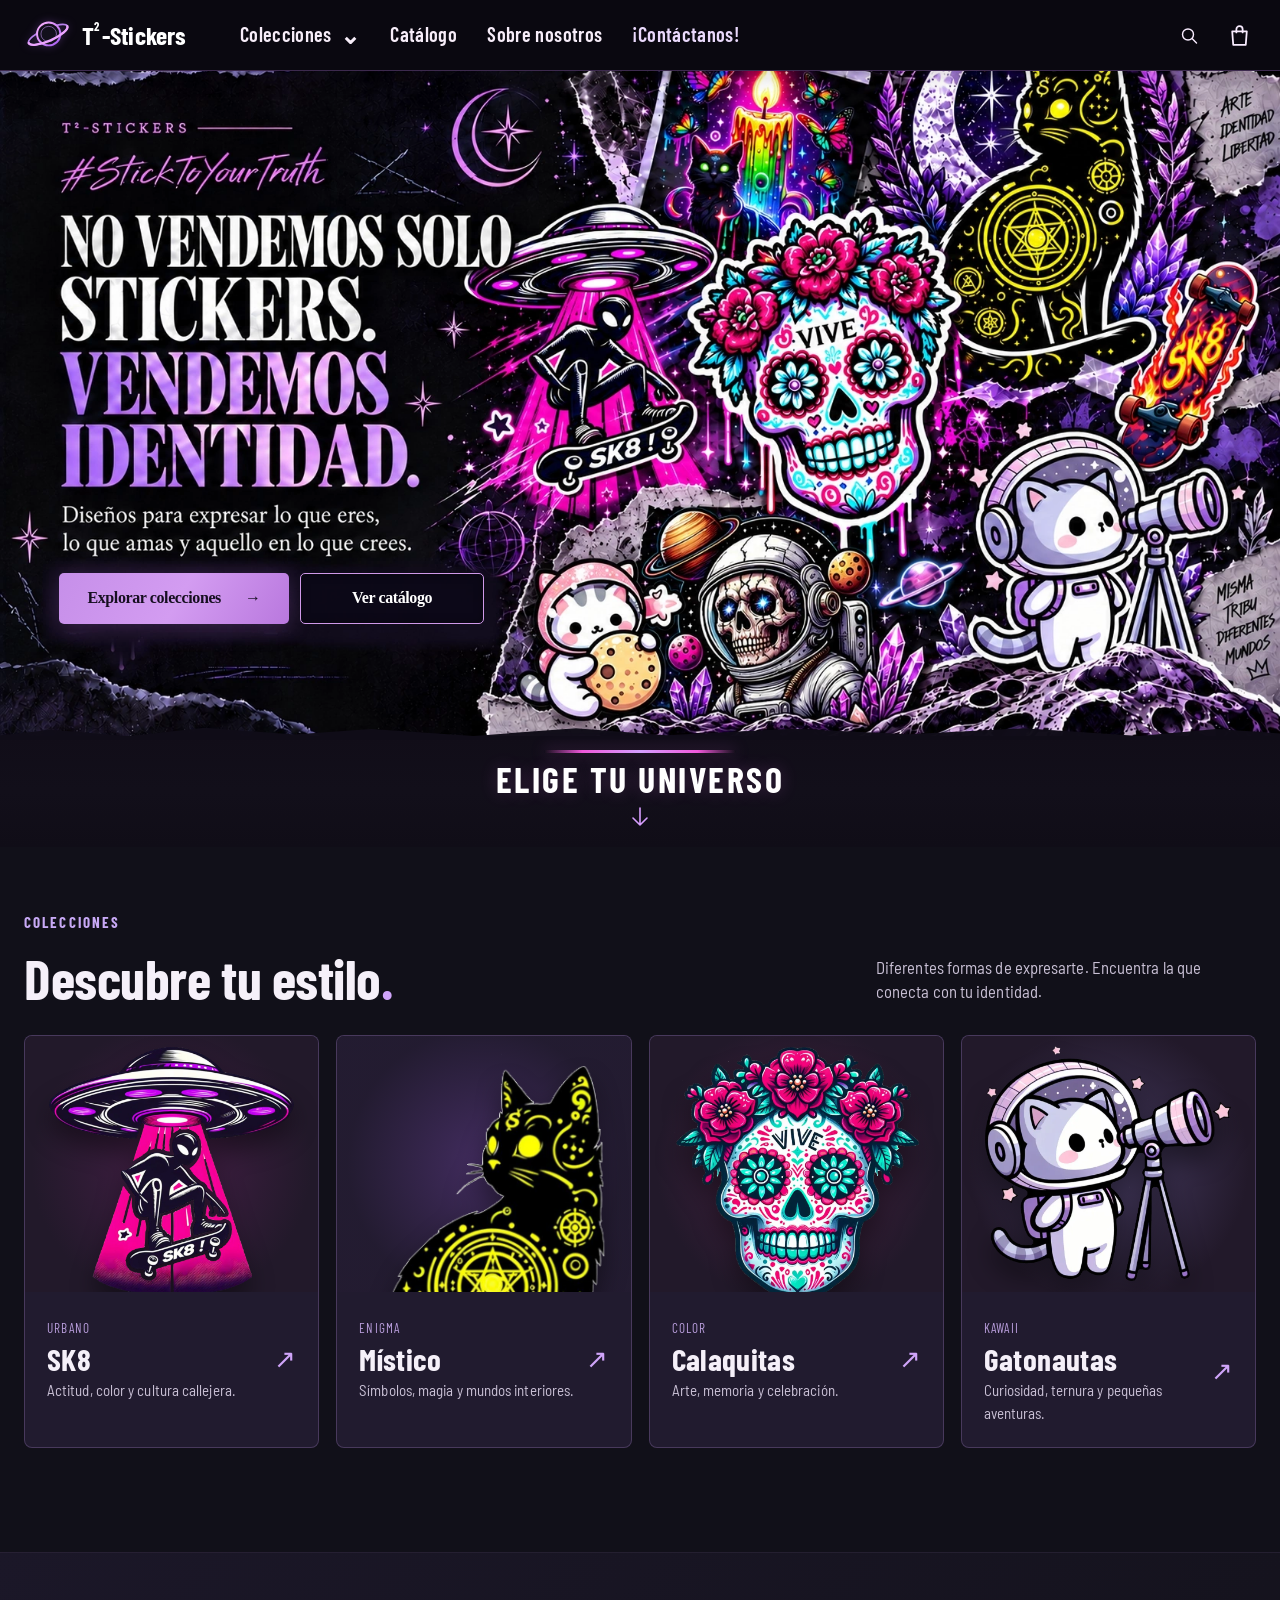
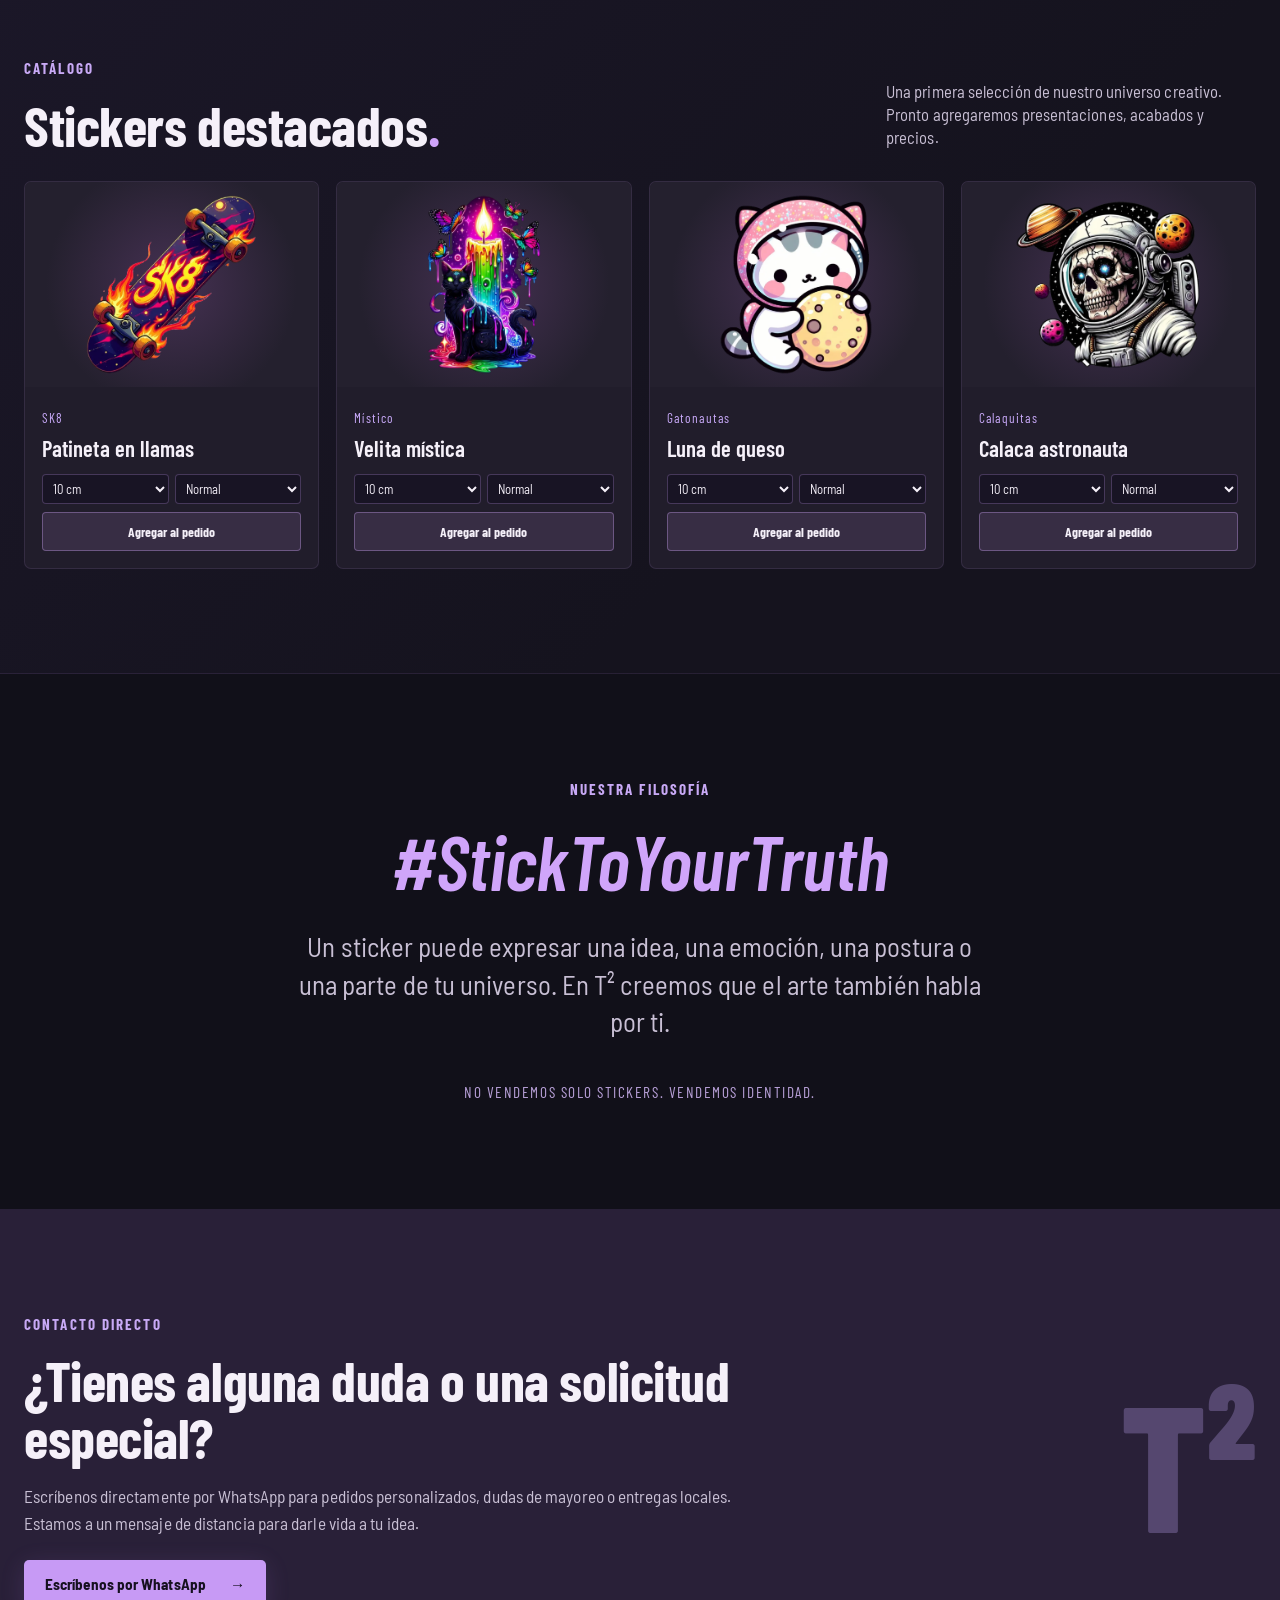
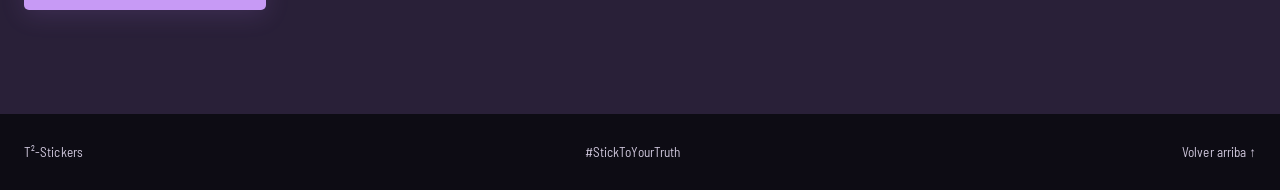
==== commit 5bdcf5e6: "HERO: retirar gotas decorativas del botón Explorar colecciones" ====
--- a/index.html
+++ b/index.html
@@ -104,7 +104,7 @@
           <h1 id="hero-title"><span>NO VENDEMOS SOLO</span><span>STICKERS.</span><strong>VENDEMOS</strong><strong>IDENTIDAD.</strong></h1>
           <p class="hero-subtitle">Diseños para expresar lo que eres,<br class="desktop-only"> lo que amas y aquello en lo que crees.</p>
           <div class="hero-actions">
-            <a class="button button-primary" href="#colecciones">Explorar colecciones <span aria-hidden="true">→</span><span class="hero-primary-drips" aria-hidden="true"></span></a>
+            <a class="button button-primary" href="#colecciones">Explorar colecciones <span aria-hidden="true">→</span></a>
             <a class="button button-outline" href="#catalogo">Ver catálogo</a>
           </div>
         </div>
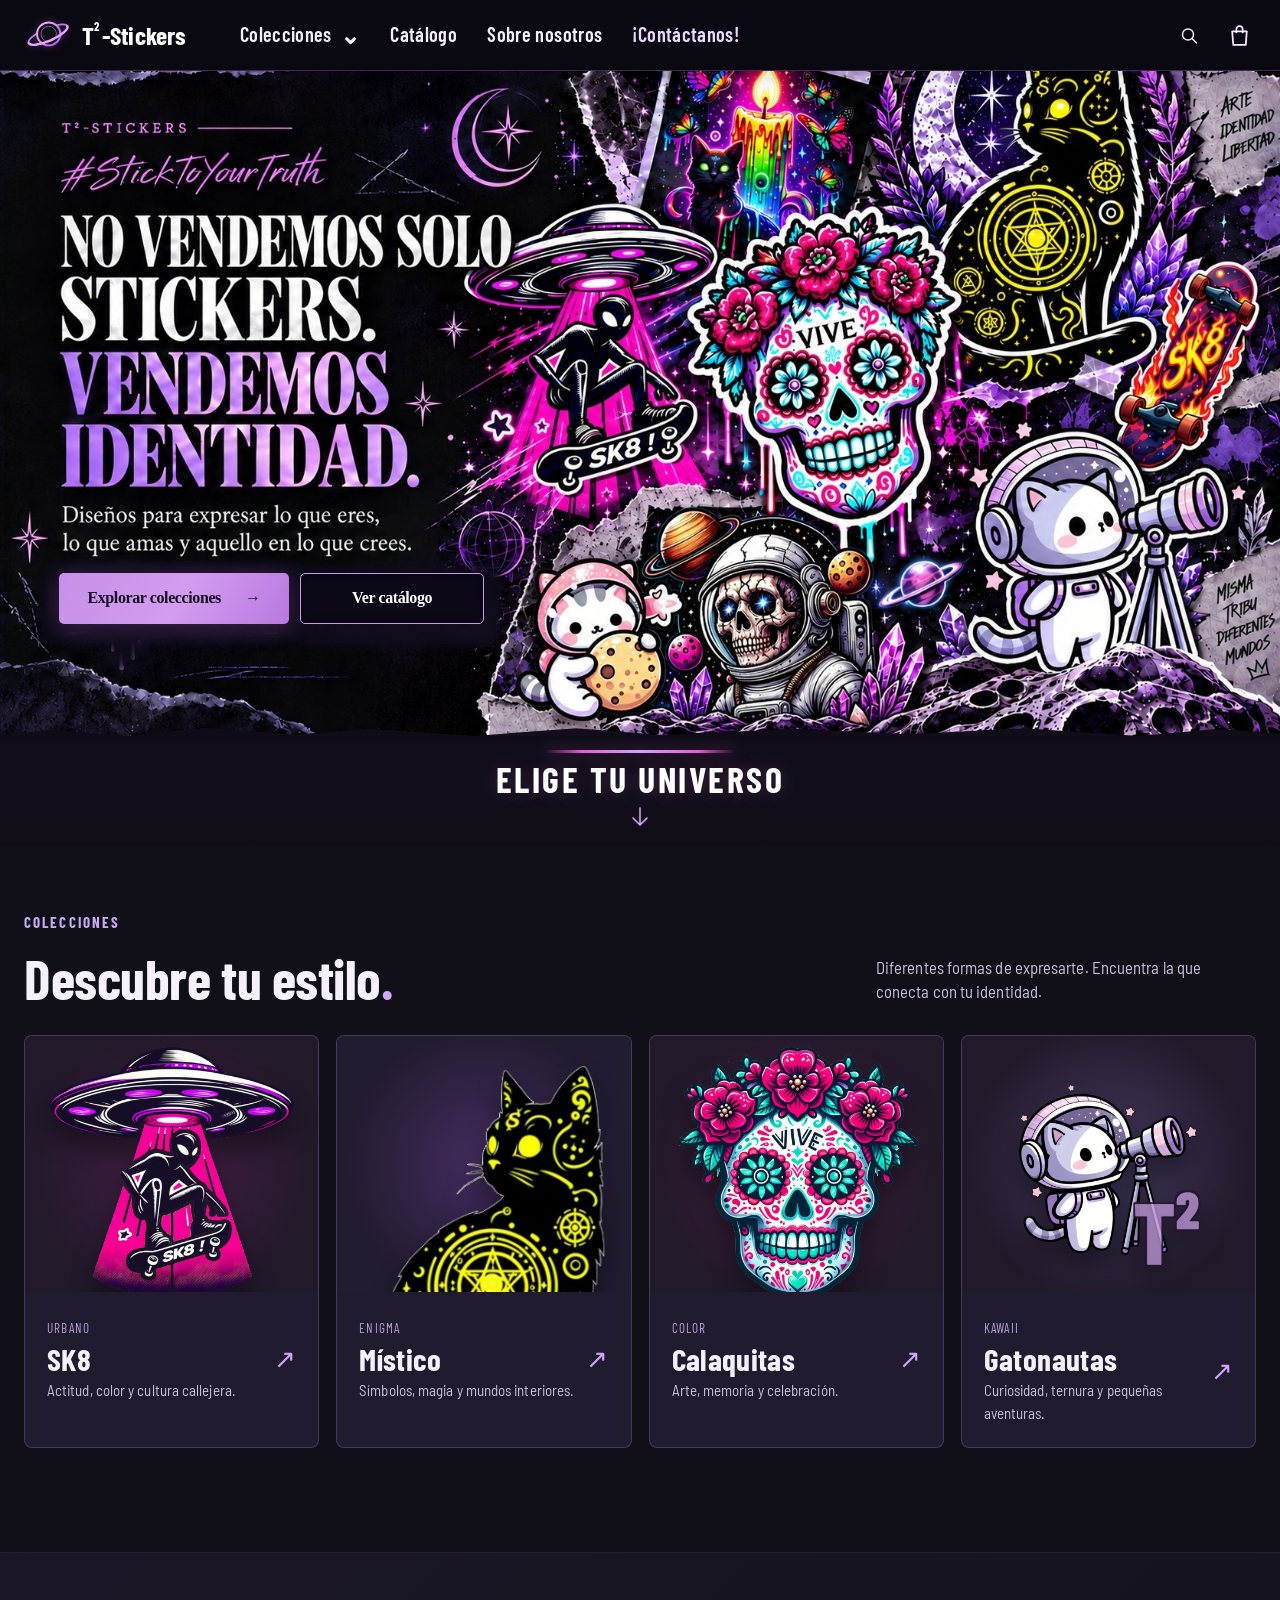
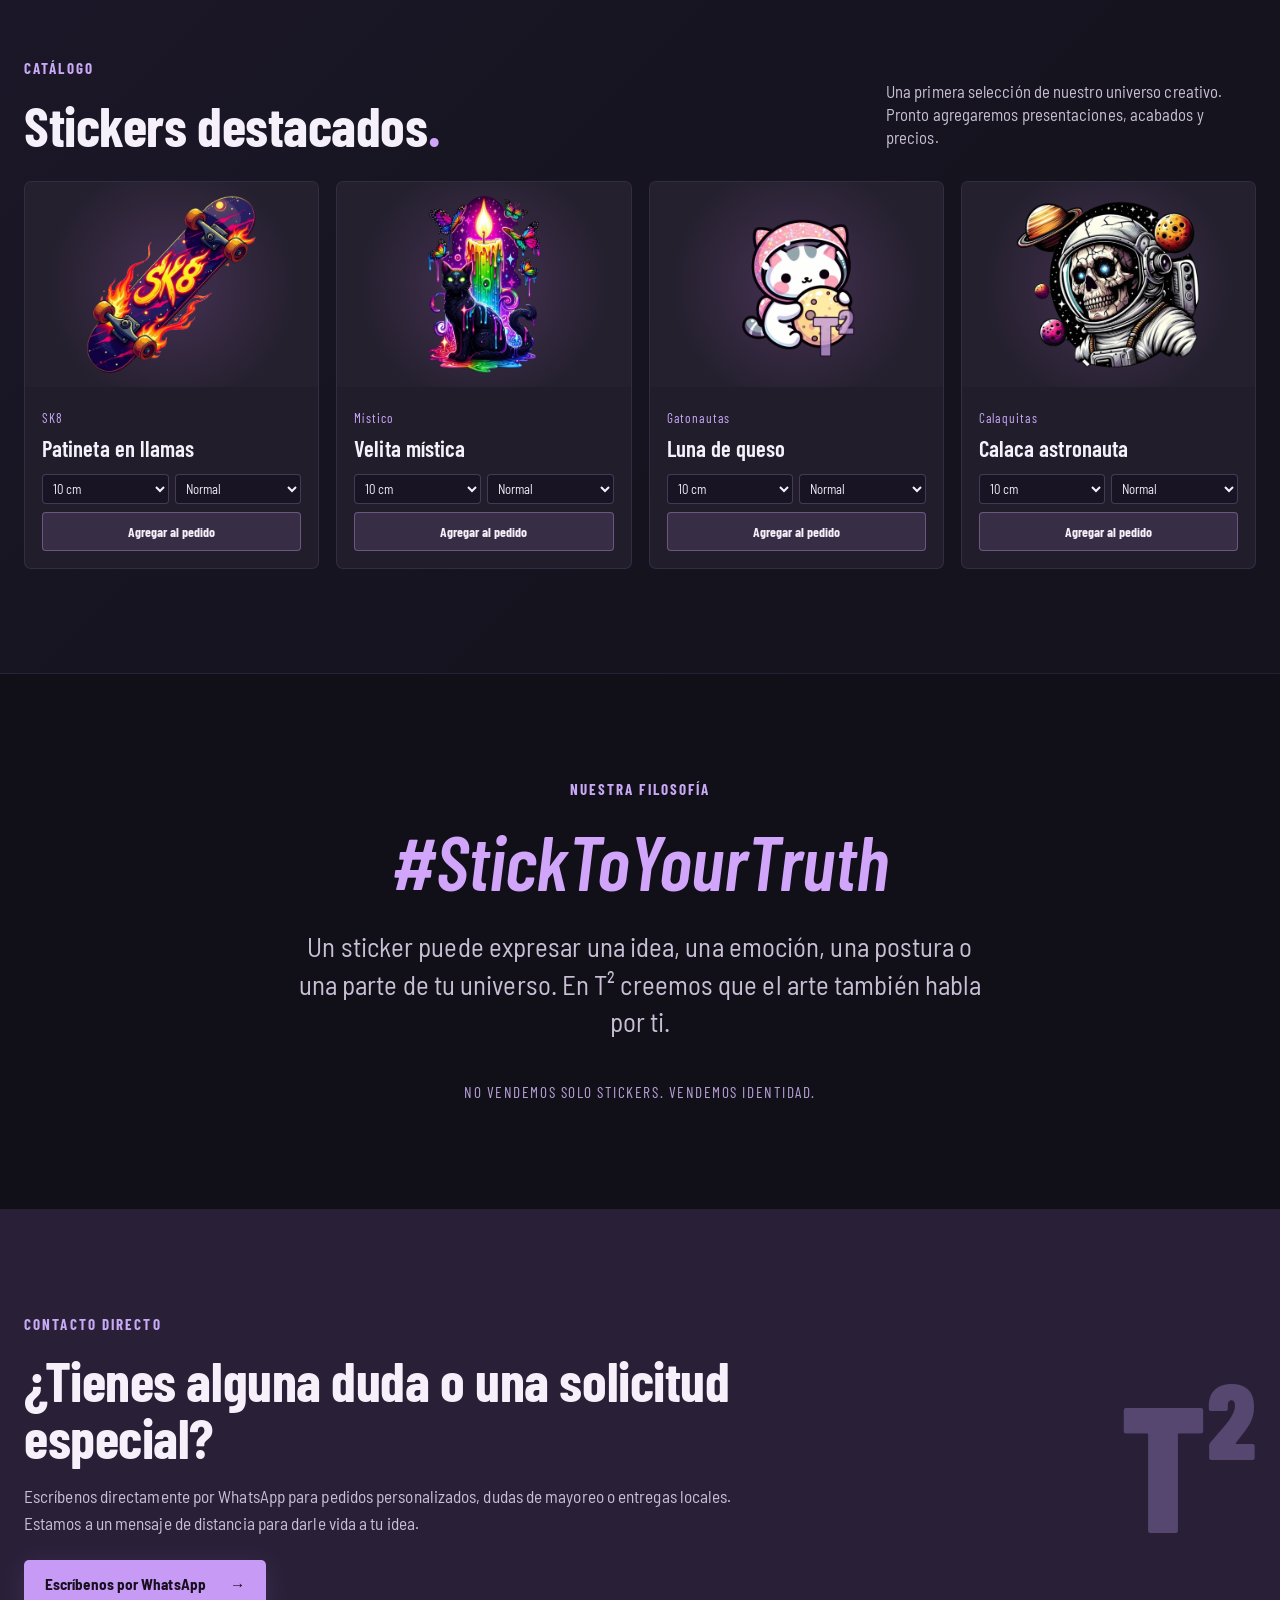
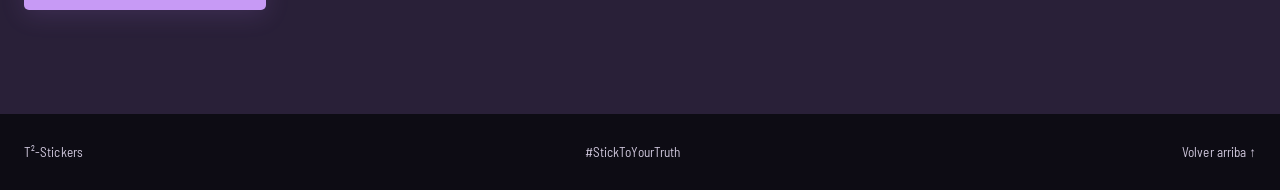
==== commit 1a6e8bd8: "Publicar T2-Stickers V17.12 - Gatonautas" ====
--- a/index.html
+++ b/index.html
@@ -1,6 +1,7 @@
 <!doctype html>
 <html lang="es">
 <head>
+  <meta name="robots" content="noindex, nofollow, noarchive">
   <meta charset="utf-8">
   <meta name="viewport" content="width=device-width, initial-scale=1">
   <meta name="description" content="T²-Stickers: no vendemos solo stickers, vendemos identidad. Explora colecciones de arte original, desde SK8 y Místico hasta Gatonautas y Calaquitas.">
@@ -22,6 +23,7 @@
   <link rel="stylesheet" href="v14.css">
   <link rel="stylesheet" href="v15.css">
   <link rel="stylesheet" href="v16.css">
+  <link rel="stylesheet" href="mi-pedido-v17-5.css">
 </head>
 <body data-page="home">
   <a class="skip-link" href="#contenido">Saltar al contenido</a>
@@ -67,7 +69,7 @@
         <button class="tool-button search-toggle" type="button" aria-label="Buscar en el catálogo" title="Buscar stickers">
           <svg viewBox="0 0 24 24" aria-hidden="true"><circle cx="10.8" cy="10.8" r="6.6"/><path d="m16 16 5 5"/></svg>
         </button>
-        <button class="tool-button cart-toggle" id="cart-toggle-btn" type="button" aria-label="Abrir mi pedido" title="Mi pedido">
+        <button class="tool-button cart-toggle" id="cart-toggle-btn" type="button" aria-label="Abrir mi pedido" data-tooltip="Abrir mi pedido">
           <svg viewBox="0 0 24 24" aria-hidden="true"><path d="M5 8h14l-1 13H6L5 8Z"/><path d="M9 9V6a3 3 0 0 1 6 0v3"/></svg>
           <span class="cart-badge" id="cart-badge" hidden>0</span>
         </button>
@@ -127,7 +129,7 @@
         <a class="collection-card collection-sk8" href="colecciones/sk8.html"><div class="collection-art"><img src="assets/alien-sk8.webp" alt="Alien en patineta bajo un ovni" loading="lazy" width="1200" height="1200"></div><div class="collection-details"><div><span class="collection-num">URBANO</span><h3>SK8</h3><p>Actitud, color y cultura callejera.</p></div><span class="card-arrow" aria-hidden="true">↗</span></div></a>
         <a class="collection-card collection-mistico" href="colecciones/mistico.html"><div class="collection-art"><img src="assets/gato-mistico.webp" alt="Gato negro con símbolos místicos amarillos" loading="lazy" width="1200" height="1200"></div><div class="collection-details"><div><span class="collection-num">ENIGMA</span><h3>Místico</h3><p>Símbolos, magia y mundos interiores.</p></div><span class="card-arrow" aria-hidden="true">↗</span></div></a>
         <a class="collection-card collection-calaquitas" href="colecciones/calaquitas.html"><div class="collection-art"><img src="assets/calavera-vive.webp" alt="Calavera floral de colores con la palabra VIVE" loading="lazy" width="1200" height="1200"></div><div class="collection-details"><div><span class="collection-num">COLOR</span><h3>Calaquitas</h3><p>Arte, memoria y celebración.</p></div><span class="card-arrow" aria-hidden="true">↗</span></div></a>
-        <a class="collection-card collection-kawaii" href="colecciones/gatonautas.html"><div class="collection-art"><img src="assets/gatonauta-telescopio.webp" alt="Gatito astronauta con telescopio" loading="lazy" width="1200" height="1200"></div><div class="collection-details"><div><span class="collection-num">KAWAII</span><h3>Gatonautas</h3><p>Curiosidad, ternura y pequeñas aventuras.</p></div><span class="card-arrow" aria-hidden="true">↗</span></div></a>
+        <a class="collection-card collection-kawaii" href="colecciones/gatonautas.html"><div class="collection-art"><img src="assets/gatonautas/gatonautas-gato-curioso.webp" alt="Gatito astronauta con telescopio" loading="lazy" width="1200" height="1200"></div><div class="collection-details"><div><span class="collection-num">KAWAII</span><h3>Gatonautas</h3><p>Curiosidad, ternura y pequeñas aventuras.</p></div><span class="card-arrow" aria-hidden="true">↗</span></div></a>
       </div>
     </section>
 
@@ -158,7 +160,7 @@
           </div>
           <button type="button" class="btn-add-cart">Agregar al pedido</button>
         </div></div></article>
-      <article class="product-card"><a class="featured-image-link" href="colecciones/gatonautas.html" aria-label="Ver colección Gatonautas"><img src="assets/gatonauta-luna.webp" alt="Gatito astronauta abrazando una luna de queso" loading="lazy" width="1200" height="1200"></a><div><span>Gatonautas</span><h3>Luna de queso</h3><div class="product-card-actions">
+      <article class="product-card"><a class="featured-image-link" href="colecciones/gatonautas.html" aria-label="Ver colección Gatonautas"><img src="assets/gatonautas/gatonautas-gato-luna-queso.webp" alt="Gatito astronauta abrazando una luna de queso" loading="lazy" width="1200" height="1200"></a><div><span>Gatonautas</span><h3>Luna de queso</h3><div class="product-card-actions">
           <div class="product-variants">
             <select class="select-size" aria-label="Tamaño">
               <option value="10 cm">10 cm</option>
--- a/v9.css
+++ b/v9.css
@@ -81,3 +81,8 @@
 .collection-intro h1{font-size:clamp(4.1rem,6.1vw,6.5rem)}
 @media(max-width:760px){.collection-intro h1{font-size:clamp(3.2rem,13vw,5.5rem)}}
 @media(max-width:430px){.collection-intro h1{font-size:clamp(3.05rem,13vw,4.25rem)}}
+
+/* V17 · Avisos de marca de agua en galerías y vistas ampliadas */
+.gallery-watermark-note{margin:0 0 22px;font-family:var(--t2-readable);font-size:.92rem;line-height:1.55;color:#bcaaca}
+.gallery-watermark-note strong{color:#e5c7ff;font-weight:700}
+.lightbox-watermark-note{text-align:center;font-family:var(--t2-readable);font-size:.87rem;line-height:1.5;color:#dcc5ee;margin:10px auto 0;max-width:580px}
--- a/mi-pedido-v17-5.css
+++ b/mi-pedido-v17-5.css
@@ -0,0 +1,76 @@
+/* T²-Stickers V17.5 — Confirmación de pedido sin abrir el carrito. */
+/* El contador solo permanece visible si el pedido contiene productos. */
+.cart-toggle.has-items { color: #e5c4ff; }
+.cart-toggle.has-items .cart-badge {
+  box-shadow: 0 0 0 2px #1c1427, 0 0 13px rgba(208,165,250,.65);
+}
+
+/* El icono y el contador reaccionan brevemente al agregar un producto. */
+@keyframes cart-icon-tap {
+  0%,100% { transform: rotate(0) scale(1); }
+  26% { transform: rotate(-9deg) scale(1.09); }
+  55% { transform: rotate(6deg) scale(1.04); }
+  80% { transform: rotate(-2deg) scale(1); }
+}
+@keyframes cart-badge-pop {
+  0% { transform: scale(.8); }
+  50% { transform: scale(1.3); }
+  100% { transform: scale(1); }
+}
+.cart-toggle.cart-just-added svg { transform-origin: 50% 22%; animation: cart-icon-tap .62s ease-out both; }
+.cart-toggle.cart-just-added .cart-badge { animation: cart-badge-pop .46s ease-out both; }
+
+/* Tooltip únicamente cuando hay cursor o foco de teclado. */
+.cart-toggle[data-tooltip]::after {
+  content: attr(data-tooltip);
+  position: absolute;
+  right: -10px;
+  top: calc(100% + 12px);
+  font: 600 12px/1.2 system-ui, sans-serif;
+  color: #fff3ff;
+  white-space: nowrap;
+  background: #21162f;
+  border: 1px solid rgba(207,163,255,.62);
+  border-radius: 7px;
+  padding: 8px 11px;
+  box-shadow: 0 7px 20px rgba(0,0,0,.4);
+  opacity: 0;
+  visibility: hidden;
+  transform: translateY(-3px);
+  transition: opacity .18s ease, transform .18s ease, visibility .18s;
+  pointer-events: none;
+  z-index: 80;
+}
+@media (hover: hover) and (pointer: fine) {
+  .cart-toggle[data-tooltip]:hover::after { opacity: 1; visibility: visible; transform: translateY(0); }
+}
+.cart-toggle[data-tooltip]:focus-visible::after { opacity: 1; visibility: visible; transform: translateY(0); }
+
+/* Aviso que confirma el agregado sin tapar la galería. */
+.cart-add-feedback {
+  position: fixed;
+  bottom: 22px;
+  right: 22px;
+  z-index: 2500;
+  max-width: calc(100vw - 32px);
+  padding: 11px 16px;
+  border: 1px solid rgba(207,163,255,.55);
+  border-radius: 10px;
+  background: #23182f;
+  box-shadow: 0 9px 25px rgba(0,0,0,.35);
+  color: #f6eaff;
+  font: 600 13px/1.35 system-ui, sans-serif;
+  pointer-events: none;
+  opacity: 0;
+  transform: translateY(8px);
+  transition: opacity .22s ease, transform .22s ease;
+}
+.cart-add-feedback.is-visible { opacity: 1; transform: translateY(0); }
+.btn-add-cart.is-added { color: #e8d5ff; border-color: rgba(207,163,255,.7); }
+@media(max-width:700px) { .cart-add-feedback { bottom: 14px; right: 14px; } }
+@media (prefers-reduced-motion: reduce) {
+  .cart-toggle.cart-just-added svg,
+  .cart-toggle.cart-just-added .cart-badge { animation: none !important; }
+  .cart-toggle[data-tooltip]::after,
+  .cart-add-feedback { transition: none !important; }
+}
